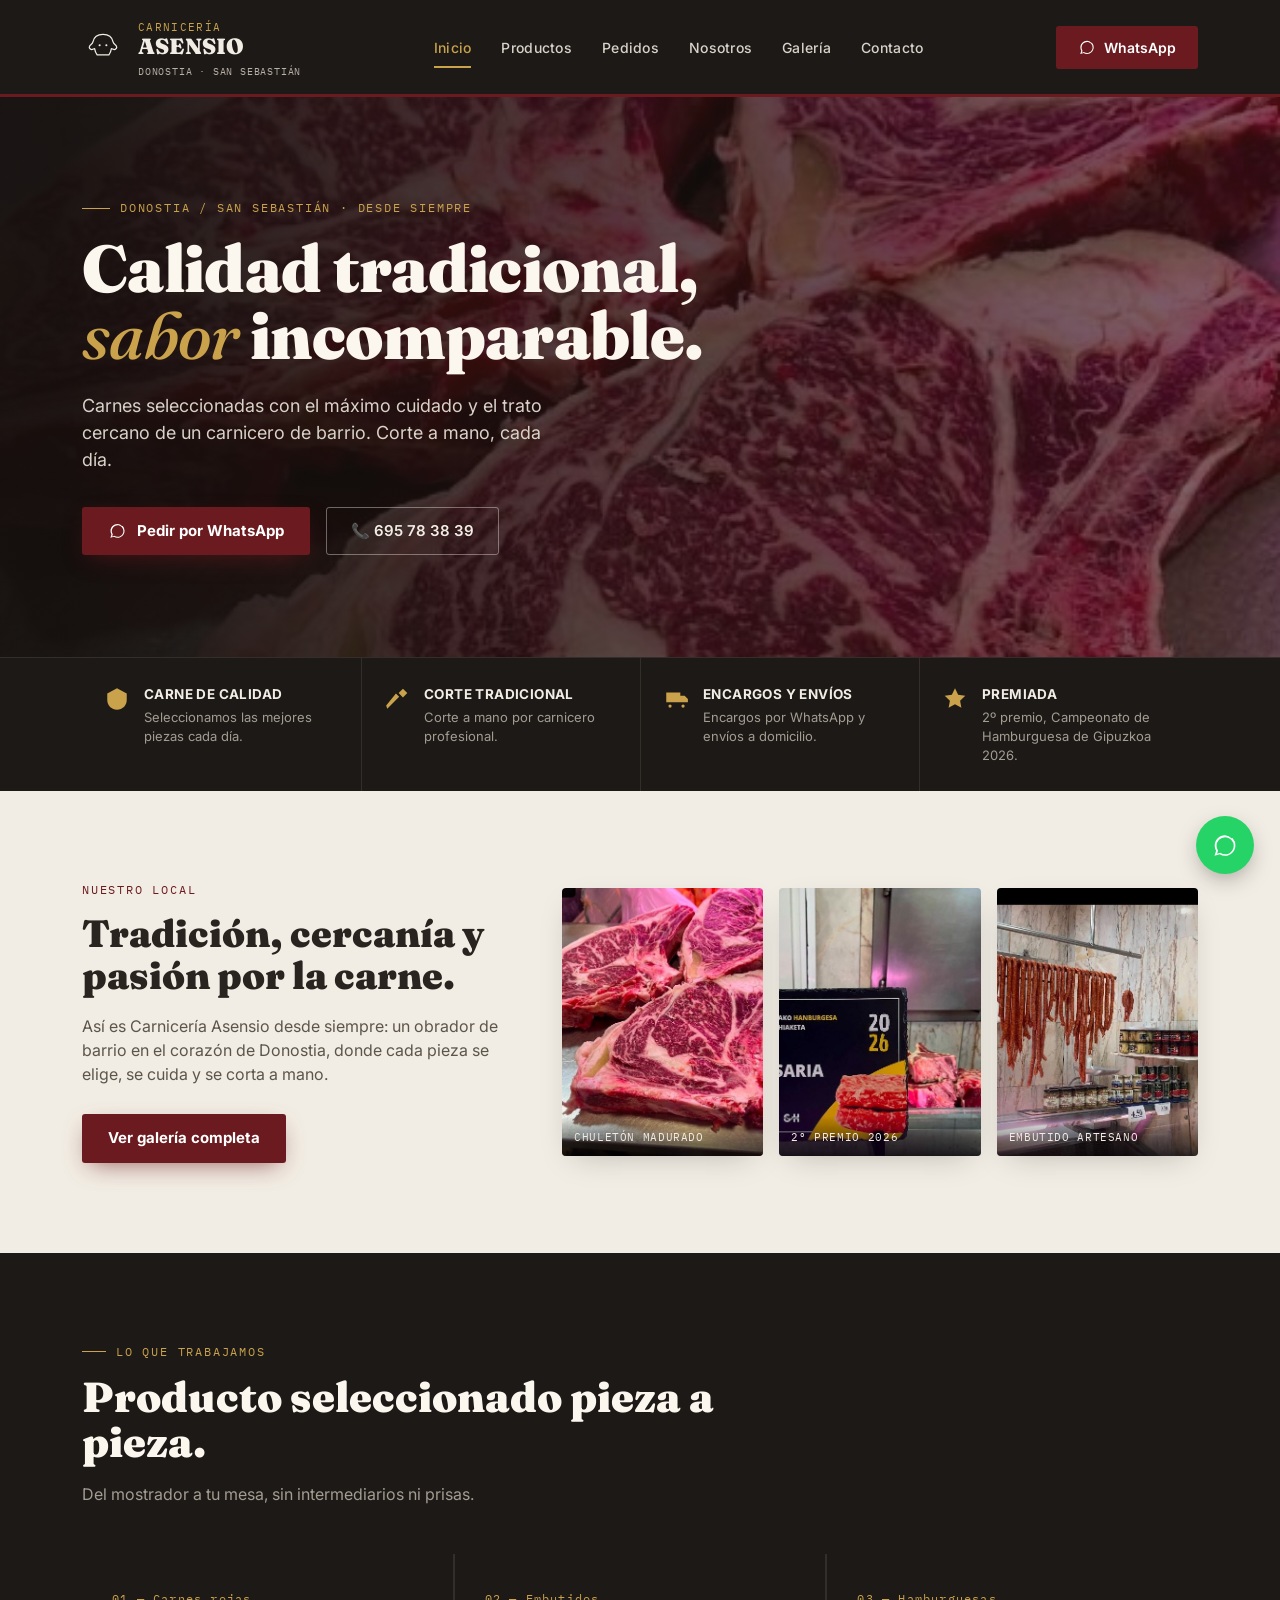
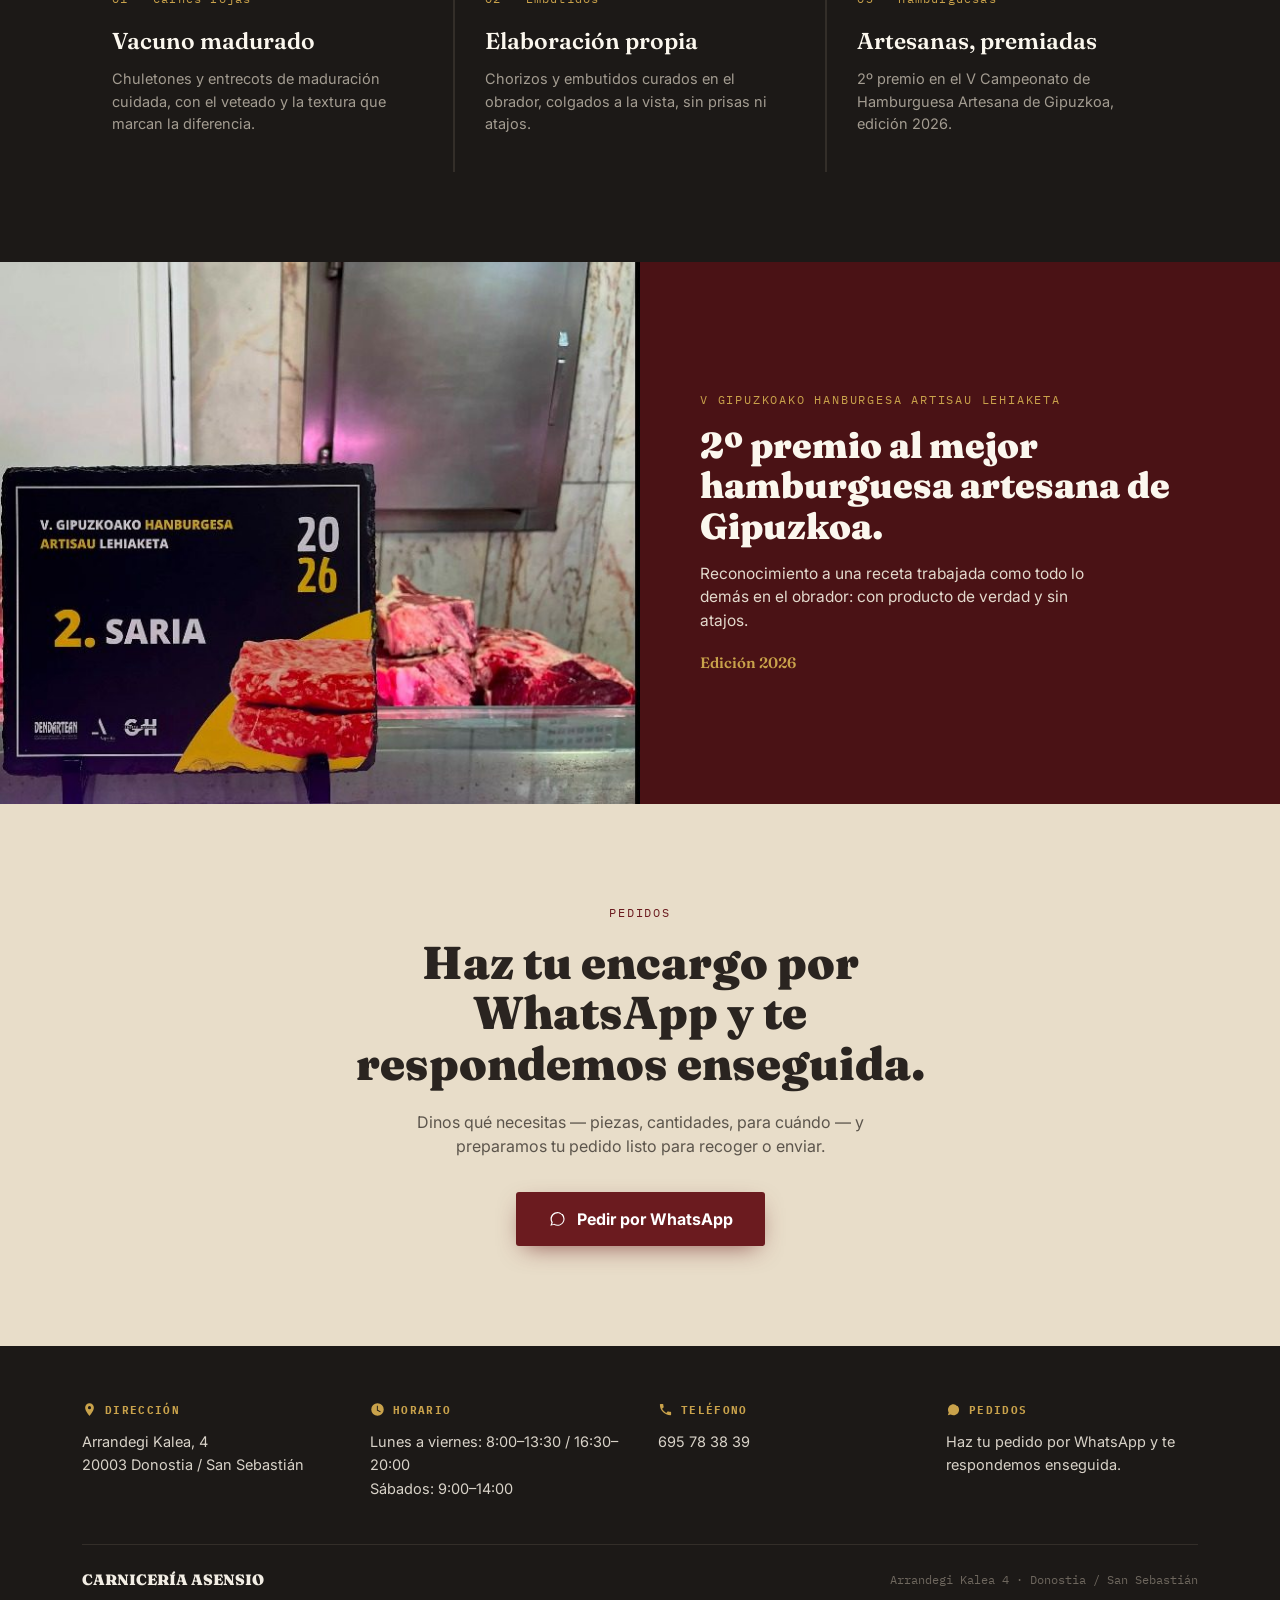
==== index.html @ 6769e3b6 "Add files via upload" ====
<!DOCTYPE html>
<html lang="es">
<head>
<meta charset="UTF-8">
<meta name="viewport" content="width=device-width, initial-scale=1.0">
<title>Carnicería Asensio — Donostia / San Sebastián</title>
<meta name="description" content="Carnicería Asensio, Donostia. Carne madurada, corte tradicional a mano. Encargos por WhatsApp.">
<link rel="preconnect" href="https://fonts.googleapis.com">
<link rel="preconnect" href="https://fonts.gstatic.com" crossorigin>
<link href="https://fonts.googleapis.com/css2?family=Fraunces:ital,opsz,wght@0,9..144,400;0,9..144,600;0,9..144,900;1,9..144,500&family=IBM+Plex+Mono:wght@400;500;600&family=Inter:wght@400;500;600;700&display=swap" rel="stylesheet">
<style>
:root{
  --oxblood:#6b1b1f;
  --oxblood-dark:#4a1215;
  --paper:#f2ede4;
  --paper-warm:#e8ddc9;
  --charcoal:#1c1917;
  --gold:#c9a24b;
  --ink:#2a2420;
}
*{margin:0;padding:0;box-sizing:border-box;}
html{scroll-behavior:smooth;}
body{
  font-family:'Inter',sans-serif;
  background:var(--paper);
  color:var(--ink);
  line-height:1.5;
}
img{max-width:100%;display:block;}
a{text-decoration:none;color:inherit;}
.wrap{max-width:1180px;margin:0 auto;padding:0 32px;}

/* HEADER */
header{
  background:var(--charcoal);
  position:sticky;top:0;z-index:100;
  border-bottom:3px solid var(--oxblood);
}
.nav{display:flex;align-items:center;justify-content:space-between;padding:16px 32px;max-width:1180px;margin:0 auto;}
.brand{display:flex;align-items:center;gap:14px;color:var(--paper);}
.brand svg{width:42px;height:42px;flex-shrink:0;}
.brand .txt{line-height:1.15;}
.brand .eyebrow{font-family:'IBM Plex Mono',monospace;font-size:11px;letter-spacing:.12em;color:var(--gold);text-transform:uppercase;}
.brand .name{font-family:'Fraunces',serif;font-weight:900;font-size:22px;letter-spacing:.01em;}
.brand .loc{font-family:'IBM Plex Mono',monospace;font-size:10px;color:#b8b0a6;letter-spacing:.08em;}
nav.links{display:flex;gap:30px;}
nav.links a{color:#d8d2c8;font-size:14px;font-weight:500;letter-spacing:.02em;position:relative;padding:4px 0;transition:color .2s;}
nav.links a:hover{color:var(--paper);}
nav.links a.active{color:var(--gold);}
nav.links a.active::after{content:'';position:absolute;bottom:-6px;left:0;right:0;height:2px;background:var(--gold);}
.btn-wa{
  display:inline-flex;align-items:center;gap:8px;
  background:var(--oxblood);color:#fff;
  padding:11px 22px;border-radius:3px;
  font-weight:600;font-size:14px;
  transition:background .2s, transform .2s;
  white-space:nowrap;
}
.btn-wa:hover{background:#7d2226;transform:translateY(-1px);}
.btn-wa svg{width:18px;height:18px;fill:#fff;}
.menu-toggle{display:none;background:none;border:none;color:var(--paper);font-size:26px;cursor:pointer;}

/* HERO */
.hero{position:relative;min-height:560px;display:flex;align-items:center;overflow:hidden;background:var(--charcoal);}
.hero-bg{position:absolute;inset:0;}
.hero-bg img{width:100%;height:100%;object-fit:cover;object-position:center 35%;opacity:.62;}
.hero-bg::after{content:'';position:absolute;inset:0;background:linear-gradient(90deg,rgba(20,15,13,.94) 5%,rgba(20,15,13,.55) 48%,rgba(20,15,13,.25) 100%);}
.hero-content{position:relative;z-index:2;padding:70px 32px;max-width:1180px;margin:0 auto;width:100%;}
.hero-content .eyebrow{font-family:'IBM Plex Mono',monospace;color:var(--gold);letter-spacing:.15em;font-size:12px;text-transform:uppercase;margin-bottom:18px;display:flex;align-items:center;gap:10px;}
.hero-content .eyebrow::before{content:'';width:28px;height:1px;background:var(--gold);}
.hero h1{
  font-family:'Fraunces',serif;font-weight:900;
  font-size:clamp(38px,5.4vw,66px);
  color:#fbf7ee;line-height:1.02;letter-spacing:-.01em;
  max-width:640px;margin-bottom:22px;
}
.hero h1 em{font-style:italic;font-weight:500;color:var(--gold);}
.hero p{color:#d8d2c8;font-size:18px;max-width:460px;margin-bottom:34px;}
.hero-ctas{display:flex;gap:16px;flex-wrap:wrap;}
.btn-outline{
  display:inline-flex;align-items:center;gap:10px;
  border:1.5px solid rgba(242,237,228,.4);color:var(--paper);
  padding:11px 24px;border-radius:3px;font-weight:600;font-size:15px;
  transition:border-color .2s, background .2s;
}
.btn-outline:hover{border-color:var(--paper);background:rgba(255,255,255,.06);}
.btn-primary{
  display:inline-flex;align-items:center;gap:10px;
  background:var(--oxblood);color:#fff;padding:13px 26px;border-radius:3px;
  font-weight:700;font-size:15px;box-shadow:0 8px 24px -8px rgba(107,27,31,.7);
  transition:transform .2s, background .2s;
}
.btn-primary:hover{transform:translateY(-2px);background:#7d2226;}
.btn-primary svg{width:19px;height:19px;fill:#fff;}

/* BADGE STRIP */
.strip{background:var(--charcoal);border-top:1px solid #332e29;}
.strip-inner{max-width:1180px;margin:0 auto;padding:0 32px;display:grid;grid-template-columns:repeat(4,1fr);}
.strip-item{padding:26px 22px;border-left:1px solid #332e29;display:flex;gap:14px;align-items:flex-start;}
.strip-item:first-child{border-left:none;}
.strip-item svg{width:26px;height:26px;flex-shrink:0;fill:var(--gold);margin-top:2px;}
.strip-item h4{color:#f2ede4;font-size:13.5px;font-weight:700;letter-spacing:.03em;margin-bottom:4px;text-transform:uppercase;}
.strip-item p{color:#a39c91;font-size:13px;line-height:1.45;}

/* SECTION HEADERS */
.section{padding:90px 0;}
.section-head{margin-bottom:48px;max-width:640px;}
.section-head .eyebrow{font-family:'IBM Plex Mono',monospace;color:var(--oxblood);font-size:12px;letter-spacing:.15em;text-transform:uppercase;margin-bottom:14px;display:flex;align-items:center;gap:10px;}
.section-head .eyebrow::before{content:'';width:24px;height:1px;background:var(--oxblood);}
.section-head h2{font-family:'Fraunces',serif;font-weight:900;font-size:clamp(28px,3.6vw,42px);color:var(--charcoal);line-height:1.08;}
.section-head p{margin-top:16px;color:#5c554c;font-size:16px;max-width:520px;}

/* LOCAL / GALLERY */
.local{background:var(--paper);}
.local-grid{display:grid;grid-template-columns:1fr 1.5fr;gap:56px;align-items:center;}
.local-text .eyebrow{font-family:'IBM Plex Mono',monospace;color:var(--oxblood);font-size:12px;letter-spacing:.15em;text-transform:uppercase;margin-bottom:14px;}
.local-text h2{font-family:'Fraunces',serif;font-weight:900;font-size:clamp(28px,3.4vw,38px);margin-bottom:18px;line-height:1.1;}
.local-text p{color:#5c554c;font-size:16px;margin-bottom:28px;}
.photo-grid{display:grid;grid-template-columns:repeat(3,1fr);gap:16px;}
.photo-grid figure{border-radius:4px;overflow:hidden;aspect-ratio:3/4;position:relative;box-shadow:0 10px 30px -12px rgba(0,0,0,.25);}
.photo-grid img{width:100%;height:100%;object-fit:cover;transition:transform .5s;}
.photo-grid figure:hover img{transform:scale(1.06);}
.photo-grid figcaption{position:absolute;bottom:0;left:0;right:0;padding:14px 12px 10px;background:linear-gradient(0deg,rgba(0,0,0,.75),transparent);color:#f2ede4;font-family:'IBM Plex Mono',monospace;font-size:10.5px;letter-spacing:.06em;text-transform:uppercase;}

/* PRODUCTOS */
.productos{background:var(--charcoal);color:var(--paper);}
.productos .section-head .eyebrow{color:var(--gold);}
.productos .section-head .eyebrow::before{background:var(--gold);}
.productos .section-head h2{color:#fbf7ee;}
.productos .section-head p{color:#a39c91;}
.prod-grid{display:grid;grid-template-columns:repeat(3,1fr);gap:2px;background:#332e29;}
.prod-card{background:var(--charcoal);padding:36px 30px;transition:background .25s;}
.prod-card:hover{background:#252019;}
.prod-num{font-family:'IBM Plex Mono',monospace;color:var(--gold);font-size:12px;letter-spacing:.1em;margin-bottom:16px;}
.prod-card h3{font-family:'Fraunces',serif;font-size:23px;font-weight:600;color:#fbf7ee;margin-bottom:10px;}
.prod-card p{color:#a39c91;font-size:14.5px;line-height:1.55;}

/* PREMIO BANNER */
.premio-banner{
  background:var(--oxblood-dark);
  display:grid;grid-template-columns:1fr 1fr;align-items:stretch;
}
.premio-img{position:relative;overflow:hidden;min-height:340px;}
.premio-img img{width:100%;height:100%;object-fit:cover;}
.premio-text{padding:60px;display:flex;flex-direction:column;justify-content:center;}
.premio-text .eyebrow{font-family:'IBM Plex Mono',monospace;color:var(--gold);font-size:12px;letter-spacing:.15em;text-transform:uppercase;margin-bottom:16px;}
.premio-text h2{font-family:'Fraunces',serif;font-weight:900;font-size:clamp(26px,3vw,36px);color:#fbf7ee;line-height:1.12;margin-bottom:16px;}
.premio-text p{color:#e3d9cc;font-size:15.5px;max-width:400px;}
.premio-year{font-family:'Fraunces',serif;font-size:15px;color:var(--gold);font-weight:600;margin-top:20px;}

/* CTA WHATSAPP */
.cta{background:var(--paper-warm);text-align:center;padding:100px 32px;}
.cta .eyebrow{font-family:'IBM Plex Mono',monospace;color:var(--oxblood);font-size:12px;letter-spacing:.15em;text-transform:uppercase;margin-bottom:16px;}
.cta h2{font-family:'Fraunces',serif;font-weight:900;font-size:clamp(28px,4vw,46px);max-width:640px;margin:0 auto 20px;line-height:1.1;}
.cta p{color:#5c554c;font-size:16px;max-width:480px;margin:0 auto 34px;}

/* FOOTER / CONTACT STRIP */
footer{background:var(--charcoal);color:#a39c91;padding:56px 0 28px;}
.foot-grid{display:grid;grid-template-columns:repeat(4,1fr);gap:36px;margin-bottom:44px;}
.foot-item h5{font-family:'IBM Plex Mono',monospace;color:var(--gold);font-size:11px;letter-spacing:.12em;text-transform:uppercase;margin-bottom:12px;display:flex;align-items:center;gap:8px;}
.foot-item h5 svg{width:15px;height:15px;fill:var(--gold);}
.foot-item p, .foot-item a{color:#d8d2c8;font-size:14.5px;line-height:1.6;}
.foot-item a:hover{color:#fff;}
.foot-bottom{border-top:1px solid #332e29;padding-top:24px;display:flex;justify-content:space-between;align-items:center;flex-wrap:wrap;gap:12px;}
.foot-bottom .brand-mini{font-family:'Fraunces',serif;font-weight:900;font-size:15px;color:#f2ede4;}
.foot-bottom .fine{font-family:'IBM Plex Mono',monospace;font-size:11.5px;color:#6e675e;}

/* WHATSAPP FLOAT */
.wa-float{
  position:fixed;bottom:26px;right:26px;z-index:200;
  width:58px;height:58px;border-radius:50%;
  background:#25D366;display:flex;align-items:center;justify-content:center;
  box-shadow:0 8px 24px -6px rgba(0,0,0,.4);
  transition:transform .2s;
}
.wa-float:hover{transform:scale(1.08);}
.wa-float svg{width:28px;height:28px;fill:#fff;}

/* RESPONSIVE */
@media(max-width:940px){
  nav.links{display:none;}
  .menu-toggle{display:block;}
  .local-grid{grid-template-columns:1fr;gap:36px;}
  .photo-grid{grid-template-columns:repeat(3,1fr);}
  .prod-grid{grid-template-columns:1fr;}
  .premio-banner{grid-template-columns:1fr;}
  .premio-img{min-height:260px;}
  .strip-inner{grid-template-columns:repeat(2,1fr);}
  .strip-item{border-left:none;border-top:1px solid #332e29;}
  .strip-item:nth-child(odd){border-left:none;}
  .foot-grid{grid-template-columns:repeat(2,1fr);}
  .hero{min-height:auto;}
  .hero-content{padding:60px 24px 50px;}
  .wrap,.section-head,.local-grid,.strip-inner,.foot-grid{padding-left:0;padding-right:0;}
  .section{padding:60px 0;}
}
@media(max-width:600px){
  .photo-grid{grid-template-columns:1fr 1fr;}
  .photo-grid figure:last-child{grid-column:span 2;aspect-ratio:16/9;}
  .foot-grid{grid-template-columns:1fr;}
  .premio-text{padding:40px 28px;}
}
</style>
</head>
<body>

<header>
  <div class="nav">
    <a href="#inicio" class="brand">
      <svg viewBox="0 0 100 100" fill="none" xmlns="http://www.w3.org/2000/svg"><path d="M50 20c-14 0-22 8-24 18-1 5-6 6-8 10-2 4 1 8 5 8 3 0 5-2 7-2 1 6 3 11 6 15h28c3-4 5-9 6-15 2 0 4 2 7 2 4 0 7-4 5-8-2-4-7-5-8-10-2-10-10-18-24-18z" stroke="#f2ede4" stroke-width="3" stroke-linejoin="round"/><circle cx="42" cy="46" r="2.5" fill="#f2ede4"/><circle cx="58" cy="46" r="2.5" fill="#f2ede4"/></svg>
      <span class="txt">
        <span class="eyebrow">Carnicería</span>
        <span class="name" style="display:block;">ASENSIO</span>
        <span class="loc">DONOSTIA · SAN SEBASTIÁN</span>
      </span>
    </a>
    <nav class="links">
      <a href="#inicio" class="active">Inicio</a>
      <a href="#productos">Productos</a>
      <a href="#pedidos">Pedidos</a>
      <a href="#nosotros">Nosotros</a>
      <a href="#galeria">Galería</a>
      <a href="#contacto">Contacto</a>
    </nav>
    <a class="btn-wa" href="https://wa.me/34695783839" target="_blank" rel="noopener">
      <svg viewBox="0 0 24 24"><path d="M17.6 6.3A8.8 8.8 0 0 0 12.04 3.7c-4.9 0-8.86 3.97-8.86 8.87 0 1.56.4 3.08 1.18 4.42L3 21.3l4.42-1.32a8.8 8.8 0 0 0 4.62 1.32h.01c4.9 0 8.86-3.97 8.86-8.87a8.8 8.8 0 0 0-2.31-6.13Zm-5.56 13.6h-.01a7.4 7.4 0 0 1-3.76-1.03l-.27-.16-2.79.83.83-2.72-.18-.28a7.35 7.35 0 0 1-1.13-3.9 7.36 7.36 0 0 1 7.37-7.37c1.97 0 3.82.77 5.21 2.16a7.3 7.3 0 0 1 2.16 5.22c0 4.07-3.32 7.37-7.4 7.37Z"/></svg>
      WhatsApp
    </a>
  </div>
</header>

<section class="hero" id="inicio">
  <div class="hero-bg"><img src="[data-uri]" alt="Chuletones madurados de Carnicería Asensio"></div>
  <div class="hero-content">
    <div class="eyebrow">Donostia / San Sebastián · Desde siempre</div>
    <h1>Calidad tradicional,<br><em>sabor</em> incomparable.</h1>
    <p>Carnes seleccionadas con el máximo cuidado y el trato cercano de un carnicero de barrio. Corte a mano, cada día.</p>
    <div class="hero-ctas">
      <a class="btn-primary" href="https://wa.me/34695783839" target="_blank" rel="noopener">
        <svg viewBox="0 0 24 24"><path d="M17.6 6.3A8.8 8.8 0 0 0 12.04 3.7c-4.9 0-8.86 3.97-8.86 8.87 0 1.56.4 3.08 1.18 4.42L3 21.3l4.42-1.32a8.8 8.8 0 0 0 4.62 1.32h.01c4.9 0 8.86-3.97 8.86-8.87a8.8 8.8 0 0 0-2.31-6.13Zm-5.56 13.6h-.01a7.4 7.4 0 0 1-3.76-1.03l-.27-.16-2.79.83.83-2.72-.18-.28a7.35 7.35 0 0 1-1.13-3.9 7.36 7.36 0 0 1 7.37-7.37c1.97 0 3.82.77 5.21 2.16a7.3 7.3 0 0 1 2.16 5.22c0 4.07-3.32 7.37-7.4 7.37Z"/></svg>
        Pedir por WhatsApp
      </a>
      <a class="btn-outline" href="tel:+34695783839">
        📞 695 78 38 39
      </a>
    </div>
  </div>
</section>

<div class="strip">
  <div class="strip-inner">
    <div class="strip-item">
      <svg viewBox="0 0 24 24"><path d="M12 2 3 7v6c0 5 4 9 9 9s9-4 9-9V7l-9-5Z"/></svg>
      <div><h4>Carne de calidad</h4><p>Seleccionamos las mejores piezas cada día.</p></div>
    </div>
    <div class="strip-item">
      <svg viewBox="0 0 24 24"><path d="M3 21 14 10l-3-3L2 18l1 3Zm10.5-14.5 4-4 4 4-4 4-4-4Z"/></svg>
      <div><h4>Corte tradicional</h4><p>Corte a mano por carnicero profesional.</p></div>
    </div>
    <div class="strip-item">
      <svg viewBox="0 0 24 24"><path d="M3 6h13v9H3zm13 3h4l3 3v3h-7zM6.5 20a1.5 1.5 0 1 0 0-3 1.5 1.5 0 0 0 0 3Zm12 0a1.5 1.5 0 1 0 0-3 1.5 1.5 0 0 0 0 3Z"/></svg>
      <div><h4>Encargos y envíos</h4><p>Encargos por WhatsApp y envíos a domicilio.</p></div>
    </div>
    <div class="strip-item">
      <svg viewBox="0 0 24 24"><path d="m12 2 2.9 6 6.6.9-4.8 4.6 1.2 6.5L12 16.9 6.1 20l1.2-6.5-4.8-4.6 6.6-.9L12 2Z"/></svg>
      <div><h4>Premiada</h4><p>2º premio, Campeonato de Hamburguesa de Gipuzkoa 2026.</p></div>
    </div>
  </div>
</div>

<section class="local section" id="galeria">
  <div class="wrap">
    <div class="local-grid">
      <div class="local-text">
        <div class="eyebrow">Nuestro local</div>
        <h2>Tradición, cercanía y pasión por la carne.</h2>
        <p>Así es Carnicería Asensio desde siempre: un obrador de barrio en el corazón de Donostia, donde cada pieza se elige, se cuida y se corta a mano.</p>
        <a class="btn-primary" href="https://wa.me/34695783839" target="_blank" rel="noopener" style="background:var(--oxblood);">Ver galería completa</a>
      </div>
      <div class="photo-grid">
        <figure><img src="[data-uri]" alt="Chuletones de vaca madurada"><figcaption>Chuletón madurado</figcaption></figure>
        <figure><img src="[data-uri]" alt="2º premio Campeonato de Hamburguesa de Gipuzkoa 2026"><figcaption>2º premio 2026</figcaption></figure>
        <figure><img src="[data-uri]" alt="Embutidos artesanos colgados en el obrador"><figcaption>Embutido artesano</figcaption></figure>
      </div>
    </div>
  </div>
</section>

<section class="productos section" id="productos">
  <div class="wrap">
    <div class="section-head">
      <div class="eyebrow">Lo que trabajamos</div>
      <h2>Producto seleccionado pieza a pieza.</h2>
      <p>Del mostrador a tu mesa, sin intermediarios ni prisas.</p>
    </div>
    <div class="prod-grid">
      <div class="prod-card">
        <div class="prod-num">01 — Carnes rojas</div>
        <h3>Vacuno madurado</h3>
        <p>Chuletones y entrecots de maduración cuidada, con el veteado y la textura que marcan la diferencia.</p>
      </div>
      <div class="prod-card">
        <div class="prod-num">02 — Embutidos</div>
        <h3>Elaboración propia</h3>
        <p>Chorizos y embutidos curados en el obrador, colgados a la vista, sin prisas ni atajos.</p>
      </div>
      <div class="prod-card">
        <div class="prod-num">03 — Hamburguesas</div>
        <h3>Artesanas, premiadas</h3>
        <p>2º premio en el V Campeonato de Hamburguesa Artesana de Gipuzkoa, edición 2026.</p>
      </div>
    </div>
  </div>
</section>

<section class="premio-banner">
  <div class="premio-img"><img src="[data-uri]" alt="Diploma 2º premio Campeonato de Hamburguesa de Gipuzkoa 2026"></div>
  <div class="premio-text">
    <div class="eyebrow">V Gipuzkoako Hanburgesa Artisau Lehiaketa</div>
    <h2>2º premio al mejor hamburguesa artesana de Gipuzkoa.</h2>
    <p>Reconocimiento a una receta trabajada como todo lo demás en el obrador: con producto de verdad y sin atajos.</p>
    <div class="premio-year">Edición 2026</div>
  </div>
</section>

<section class="cta" id="pedidos">
  <div class="eyebrow">Pedidos</div>
  <h2>Haz tu encargo por WhatsApp y te respondemos enseguida.</h2>
  <p>Dinos qué necesitas — piezas, cantidades, para cuándo — y preparamos tu pedido listo para recoger o enviar.</p>
  <a class="btn-primary" href="https://wa.me/34695783839" target="_blank" rel="noopener" style="font-size:16px;padding:15px 32px;">
    <svg viewBox="0 0 24 24"><path d="M17.6 6.3A8.8 8.8 0 0 0 12.04 3.7c-4.9 0-8.86 3.97-8.86 8.87 0 1.56.4 3.08 1.18 4.42L3 21.3l4.42-1.32a8.8 8.8 0 0 0 4.62 1.32h.01c4.9 0 8.86-3.97 8.86-8.87a8.8 8.8 0 0 0-2.31-6.13Zm-5.56 13.6h-.01a7.4 7.4 0 0 1-3.76-1.03l-.27-.16-2.79.83.83-2.72-.18-.28a7.35 7.35 0 0 1-1.13-3.9 7.36 7.36 0 0 1 7.37-7.37c1.97 0 3.82.77 5.21 2.16a7.3 7.3 0 0 1 2.16 5.22c0 4.07-3.32 7.37-7.4 7.37Z"/></svg>
    Pedir por WhatsApp
  </a>
</section>

<footer id="contacto">
  <div class="wrap">
    <div class="foot-grid">
      <div class="foot-item">
        <h5><svg viewBox="0 0 24 24"><path d="M12 2a7 7 0 0 0-7 7c0 5.25 7 13 7 13s7-7.75 7-13a7 7 0 0 0-7-7Zm0 9.5A2.5 2.5 0 1 1 12 6.5a2.5 2.5 0 0 1 0 5Z"/></svg>Dirección</h5>
        <p>Arrandegi Kalea, 4<br>20003 Donostia / San Sebastián</p>
      </div>
      <div class="foot-item">
        <h5><svg viewBox="0 0 24 24"><path d="M12 2a10 10 0 1 0 0 20 10 10 0 0 0 0-20Zm1 10.6 4.2 2.5-.8 1.3L11 13.5V6h1.5v6.6Z"/></svg>Horario</h5>
        <p>Lunes a viernes: 8:00–13:30 / 16:30–20:00<br>Sábados: 9:00–14:00</p>
      </div>
      <div class="foot-item">
        <h5><svg viewBox="0 0 24 24"><path d="M6.6 10.8c1.4 2.8 3.8 5.1 6.6 6.6l2.2-2.2c.3-.3.7-.4 1-.2 1.1.4 2.3.6 3.6.6.6 0 1 .4 1 1V20c0 .6-.4 1-1 1C10.6 21 3 13.4 3 4c0-.6.4-1 1-1h3.5c.6 0 1 .4 1 1 0 1.3.2 2.5.6 3.6.1.4 0 .8-.3 1l-2.2 2.2Z"/></svg>Teléfono</h5>
        <p><a href="tel:+34695783839">695 78 38 39</a></p>
      </div>
      <div class="foot-item">
        <h5><svg viewBox="0 0 24 24"><path d="M17.6 6.3A8.8 8.8 0 0 0 12.04 3.7c-4.9 0-8.86 3.97-8.86 8.87 0 1.56.4 3.08 1.18 4.42L3 21.3l4.42-1.32a8.8 8.8 0 0 0 4.62 1.32h.01c4.9 0 8.86-3.97 8.86-8.87a8.8 8.8 0 0 0-2.31-6.13Z"/></svg>Pedidos</h5>
        <p>Haz tu pedido por <a href="https://wa.me/34695783839" target="_blank" rel="noopener">WhatsApp</a> y te respondemos enseguida.</p>
      </div>
    </div>
    <div class="foot-bottom">
      <span class="brand-mini">CARNICERÍA ASENSIO</span>
      <span class="fine">Arrandegi Kalea 4 · Donostia / San Sebastián</span>
    </div>
  </div>
</footer>

<a class="wa-float" href="https://wa.me/34695783839" target="_blank" rel="noopener" aria-label="Contactar por WhatsApp">
  <svg viewBox="0 0 24 24"><path d="M17.6 6.3A8.8 8.8 0 0 0 12.04 3.7c-4.9 0-8.86 3.97-8.86 8.87 0 1.56.4 3.08 1.18 4.42L3 21.3l4.42-1.32a8.8 8.8 0 0 0 4.62 1.32h.01c4.9 0 8.86-3.97 8.86-8.87a8.8 8.8 0 0 0-2.31-6.13Zm-5.56 13.6h-.01a7.4 7.4 0 0 1-3.76-1.03l-.27-.16-2.79.83.83-2.72-.18-.28a7.35 7.35 0 0 1-1.13-3.9 7.36 7.36 0 0 1 7.37-7.37c1.97 0 3.82.77 5.21 2.16a7.3 7.3 0 0 1 2.16 5.22c0 4.07-3.32 7.37-7.4 7.37Z"/></svg>
</a>

<script>
document.querySelectorAll('nav.links a').forEach(link=>{
  link.addEventListener('click',()=>{
    document.querySelectorAll('nav.links a').forEach(l=>l.classList.remove('active'));
    link.classList.add('active');
  });
});
</script>

</body>
</html>
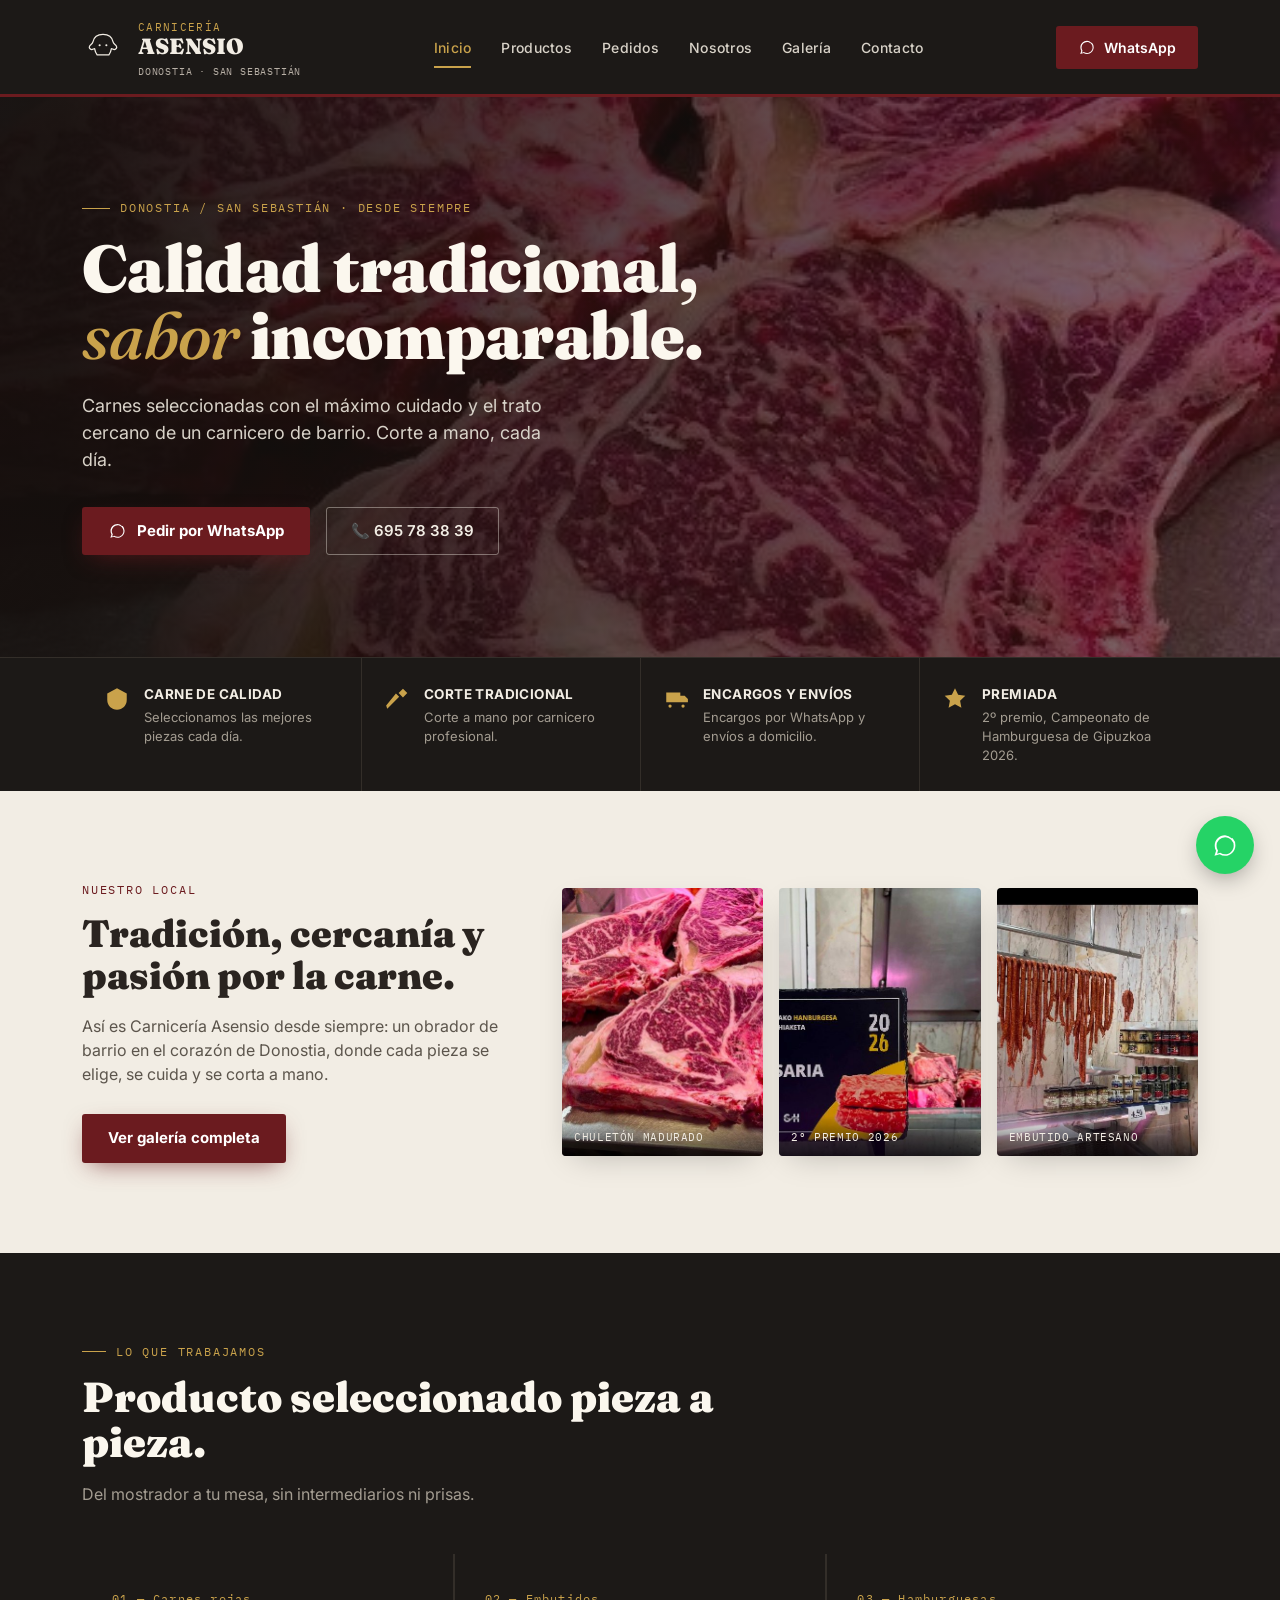
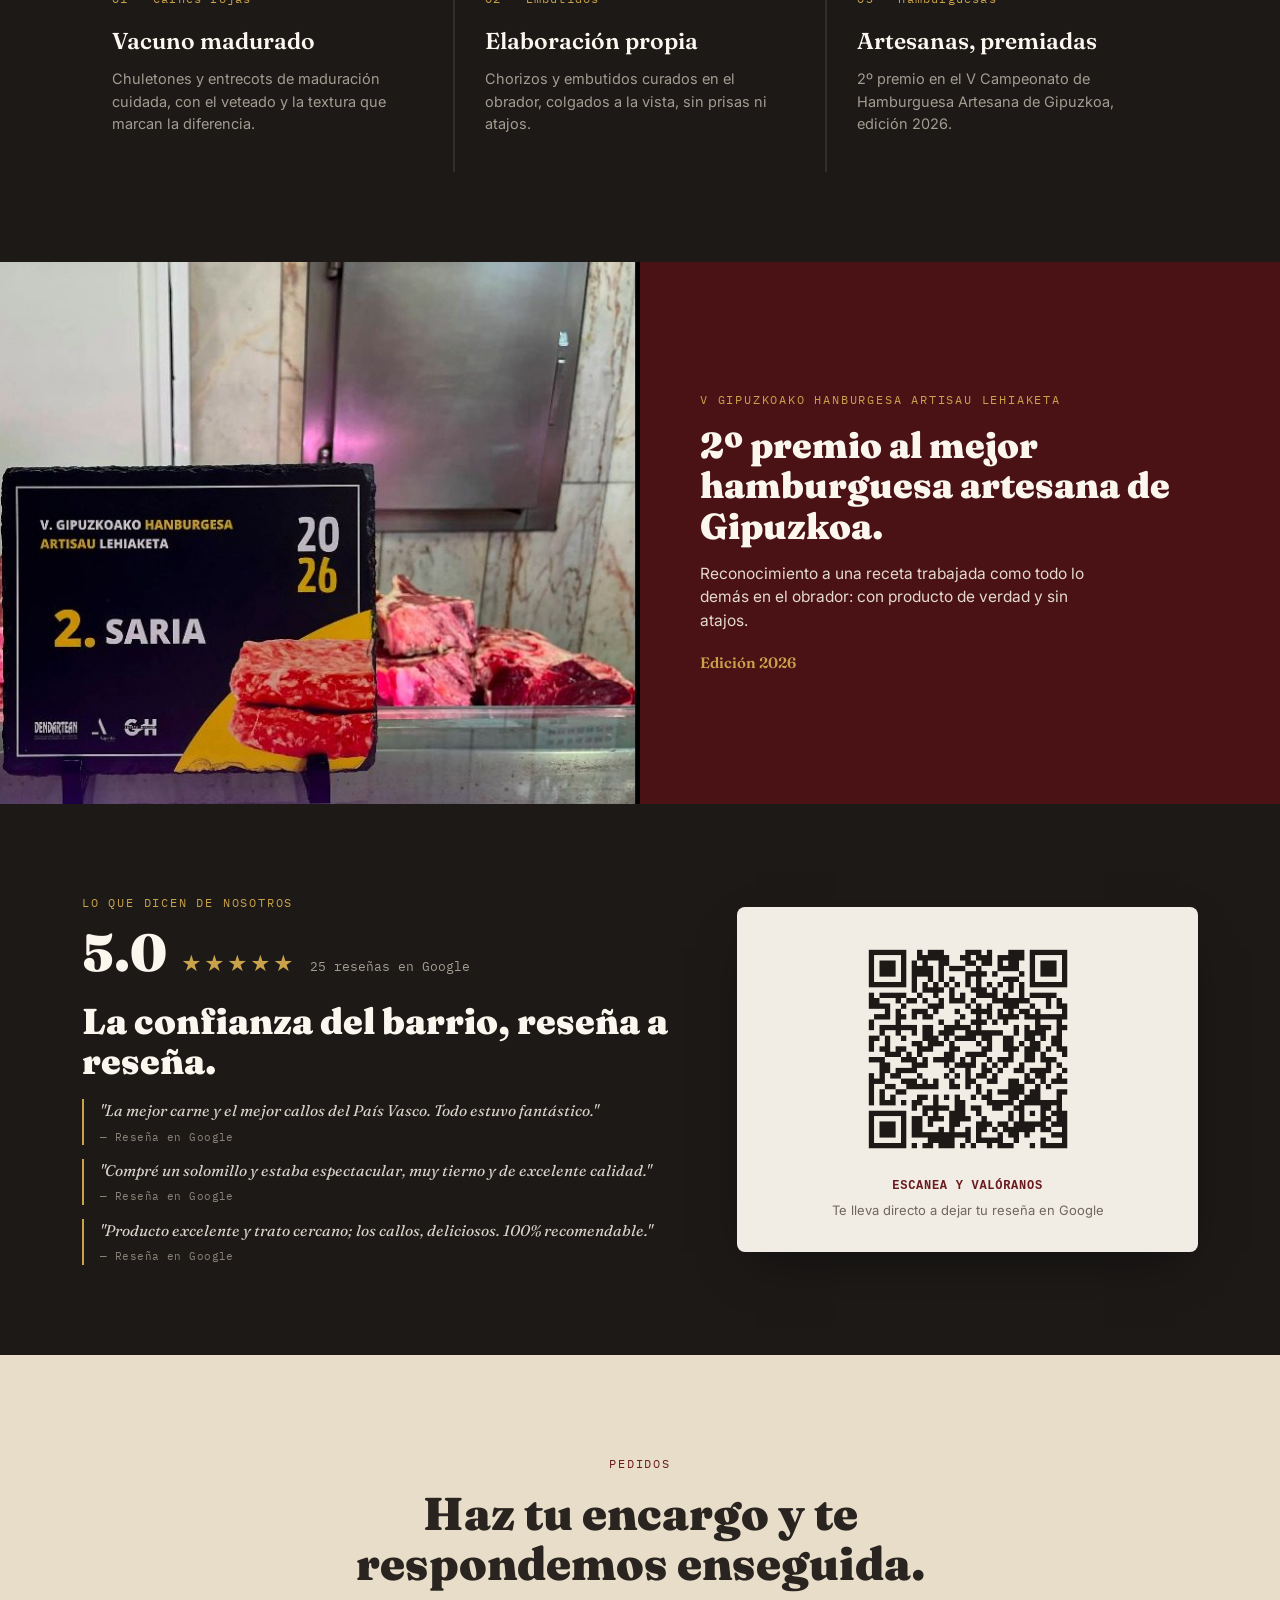
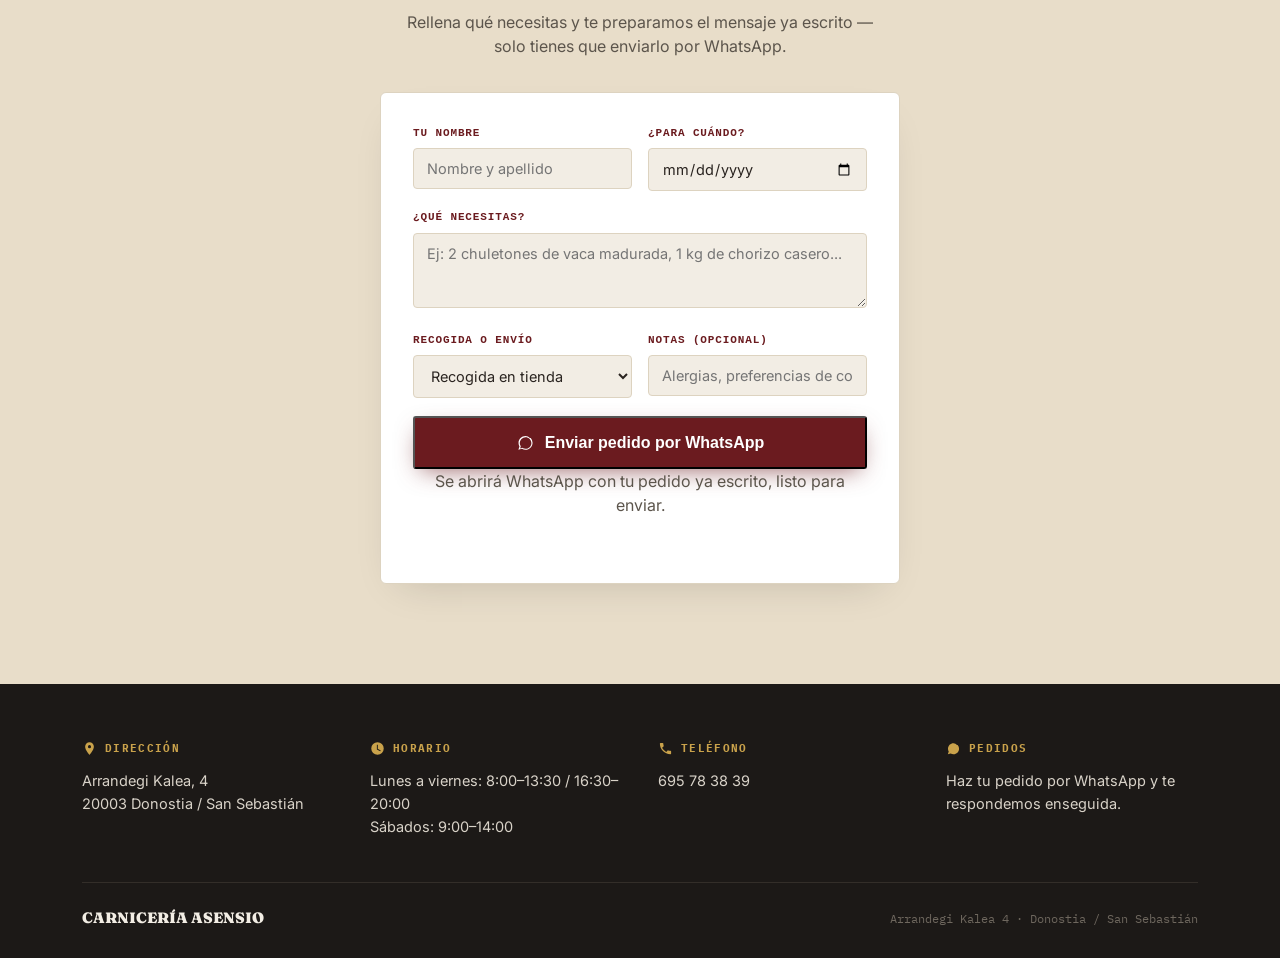
==== commit 4731da19: "Update index.html" ====
--- a/index.html
+++ b/index.html
@@ -154,6 +154,71 @@
 .cta h2{font-family:'Fraunces',serif;font-weight:900;font-size:clamp(28px,4vw,46px);max-width:640px;margin:0 auto 20px;line-height:1.1;}
 .cta p{color:#5c554c;font-size:16px;max-width:480px;margin:0 auto 34px;}
 
+/* RESEÑAS / QR */
+.resenas{background:var(--charcoal);color:var(--paper);}
+.resenas-grid{display:grid;grid-template-columns:1.3fr 1fr;gap:56px;align-items:center;}
+.resenas-text .eyebrow{font-family:'IBM Plex Mono',monospace;color:var(--gold);font-size:12px;letter-spacing:.15em;text-transform:uppercase;margin-bottom:14px;}
+.resenas-score{display:flex;align-items:baseline;gap:14px;margin-bottom:22px;}
+.resenas-score .num{font-family:'Fraunces',serif;font-weight:900;font-size:52px;color:#fbf7ee;line-height:1;}
+.resenas-score .stars{color:var(--gold);font-size:20px;letter-spacing:2px;}
+.resenas-score .count{font-family:'IBM Plex Mono',monospace;font-size:12.5px;color:#a39c91;}
+.resenas-text h2{font-family:'Fraunces',serif;font-weight:900;font-size:clamp(26px,3.2vw,36px);margin-bottom:18px;line-height:1.12;color:#fbf7ee;}
+.resenas-quotes{display:grid;gap:14px;margin-top:8px;}
+.resenas-quotes blockquote{
+  border-left:2px solid var(--gold);padding-left:16px;
+  font-family:'Fraunces',serif;font-style:italic;font-size:15.5px;
+  color:#d8d2c8;line-height:1.5;
+}
+.resenas-quotes cite{
+  display:block;font-family:'IBM Plex Mono',monospace;font-style:normal;
+  font-size:11px;color:#8a8276;margin-top:6px;letter-spacing:.04em;
+}
+.qr-card{
+  background:var(--paper);border-radius:8px;padding:32px;
+  text-align:center;box-shadow:0 20px 50px -20px rgba(0,0,0,.5);
+}
+.qr-card img{width:100%;max-width:220px;margin:0 auto 18px;border-radius:4px;}
+.qr-card p{font-family:'IBM Plex Mono',monospace;font-size:12px;letter-spacing:.06em;text-transform:uppercase;color:var(--oxblood);font-weight:600;}
+.qr-card span{display:block;font-family:'Inter',sans-serif;font-size:13px;color:#6e675e;text-transform:none;letter-spacing:0;margin-top:6px;font-weight:400;}
+@media(max-width:940px){
+  .resenas-grid{grid-template-columns:1fr;gap:36px;}
+  .qr-card{max-width:280px;margin:0 auto;}
+}
+
+/* ORDER FORM */
+.order-form{
+  max-width:520px;margin:0 auto;text-align:left;
+  background:#fff;border:1px solid #ddd3c0;border-radius:6px;
+  padding:32px;box-shadow:0 16px 40px -20px rgba(0,0,0,.18);
+}
+.of-row{display:grid;grid-template-columns:1fr 1fr;gap:16px;}
+.of-field{margin-bottom:18px;}
+.of-field label{
+  display:block;font-family:'IBM Plex Mono',monospace;font-size:11px;
+  letter-spacing:.08em;text-transform:uppercase;color:var(--oxblood);
+  margin-bottom:7px;font-weight:600;
+}
+.of-field input, .of-field textarea, .of-field select{
+  width:100%;border:1.5px solid #ddd3c0;border-radius:4px;
+  padding:11px 13px;font-family:'Inter',sans-serif;font-size:14.5px;
+  color:var(--ink);background:var(--paper);
+  transition:border-color .2s;
+}
+.of-field input:focus, .of-field textarea:focus, .of-field select:focus{
+  outline:none;border-color:var(--oxblood);
+}
+.of-field textarea{resize:vertical;min-height:70px;}
+.of-hint{
+  text-align:center;font-size:12.5px;color:#8a8276;margin-top:14px;
+}
+.of-field.of-error input, .of-field.of-error textarea{border-color:#b3261e;}
+.of-field .of-errmsg{display:none;color:#b3261e;font-size:12px;margin-top:5px;}
+.of-field.of-error .of-errmsg{display:block;}
+@media(max-width:600px){
+  .of-row{grid-template-columns:1fr;}
+  .order-form{padding:24px 20px;}
+}
+
 /* FOOTER / CONTACT STRIP */
 footer{background:var(--charcoal);color:#a39c91;padding:56px 0 28px;}
 .foot-grid{display:grid;grid-template-columns:repeat(4,1fr);gap:36px;margin-bottom:44px;}
@@ -178,8 +243,18 @@
 
 /* RESPONSIVE */
 @media(max-width:940px){
-  nav.links{display:none;}
+  nav.links{
+    display:none;position:absolute;top:100%;left:0;right:0;
+    flex-direction:column;background:var(--charcoal);
+    border-top:1px solid #332e29;border-bottom:3px solid var(--oxblood);
+    padding:8px 32px 20px;gap:0;
+  }
+  nav.links.open{display:flex;}
+  nav.links a{padding:14px 0;border-bottom:1px solid #2a2620;}
+  nav.links a:last-child{border-bottom:none;}
   .menu-toggle{display:block;}
+  header{position:sticky;}
+  .nav{position:relative;}
   .local-grid{grid-template-columns:1fr;gap:36px;}
   .photo-grid{grid-template-columns:repeat(3,1fr);}
   .prod-grid{grid-template-columns:1fr;}
@@ -214,7 +289,7 @@
         <span class="loc">DONOSTIA · SAN SEBASTIÁN</span>
       </span>
     </a>
-    <nav class="links">
+    <nav class="links" id="nav-links">
       <a href="#inicio" class="active">Inicio</a>
       <a href="#productos">Productos</a>
       <a href="#pedidos">Pedidos</a>
@@ -226,11 +301,12 @@
       <svg viewBox="0 0 24 24"><path d="M17.6 6.3A8.8 8.8 0 0 0 12.04 3.7c-4.9 0-8.86 3.97-8.86 8.87 0 1.56.4 3.08 1.18 4.42L3 21.3l4.42-1.32a8.8 8.8 0 0 0 4.62 1.32h.01c4.9 0 8.86-3.97 8.86-8.87a8.8 8.8 0 0 0-2.31-6.13Zm-5.56 13.6h-.01a7.4 7.4 0 0 1-3.76-1.03l-.27-.16-2.79.83.83-2.72-.18-.28a7.35 7.35 0 0 1-1.13-3.9 7.36 7.36 0 0 1 7.37-7.37c1.97 0 3.82.77 5.21 2.16a7.3 7.3 0 0 1 2.16 5.22c0 4.07-3.32 7.37-7.4 7.37Z"/></svg>
       WhatsApp
     </a>
+    <button class="menu-toggle" id="menu-toggle" aria-label="Abrir menú" aria-expanded="false" aria-controls="nav-links">☰</button>
   </div>
 </header>
 
 <section class="hero" id="inicio">
-  <div class="hero-bg"><img src="[data-uri]" alt="Chuletones madurados de Carnicería Asensio"></div>
+  <div class="hero-bg"><img src="[data-uri]" alt="Chuletones madurados de Carnicería Asensio"></div>
   <div class="hero-content">
     <div class="eyebrow">Donostia / San Sebastián · Desde siempre</div>
     <h1>Calidad tradicional,<br><em>sabor</em> incomparable.</h1>
@@ -275,10 +351,10 @@
         <div class="eyebrow">Nuestro local</div>
         <h2>Tradición, cercanía y pasión por la carne.</h2>
         <p>Así es Carnicería Asensio desde siempre: un obrador de barrio en el corazón de Donostia, donde cada pieza se elige, se cuida y se corta a mano.</p>
-        <a class="btn-primary" href="https://wa.me/34695783839" target="_blank" rel="noopener" style="background:var(--oxblood);">Ver galería completa</a>
+        <a class="btn-primary" href="https://www.google.com/maps/place/?q=place_id:ChIJfQW8xU2lUQ0RCTjMSNG3ar8" target="_blank" rel="noopener" style="background:var(--oxblood);">Ver galería completa</a>
       </div>
       <div class="photo-grid">
-        <figure><img src="[data-uri]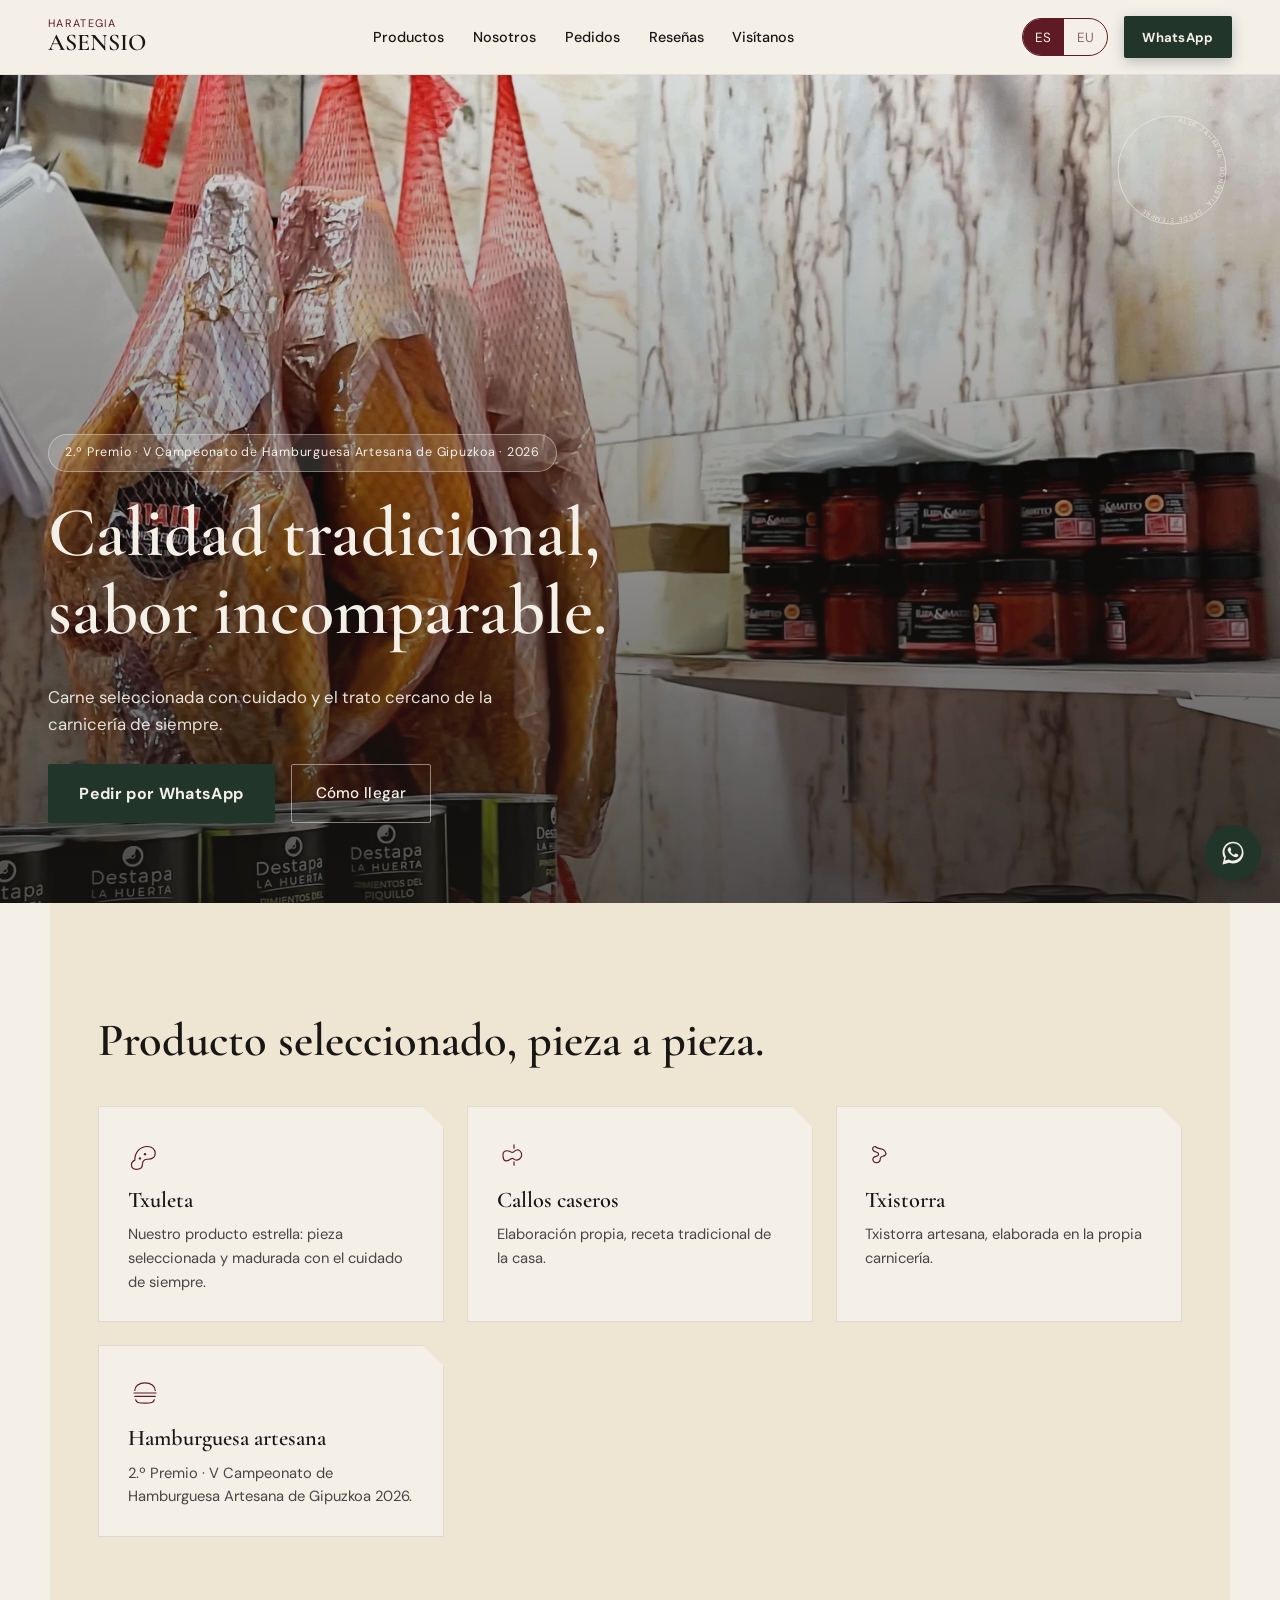
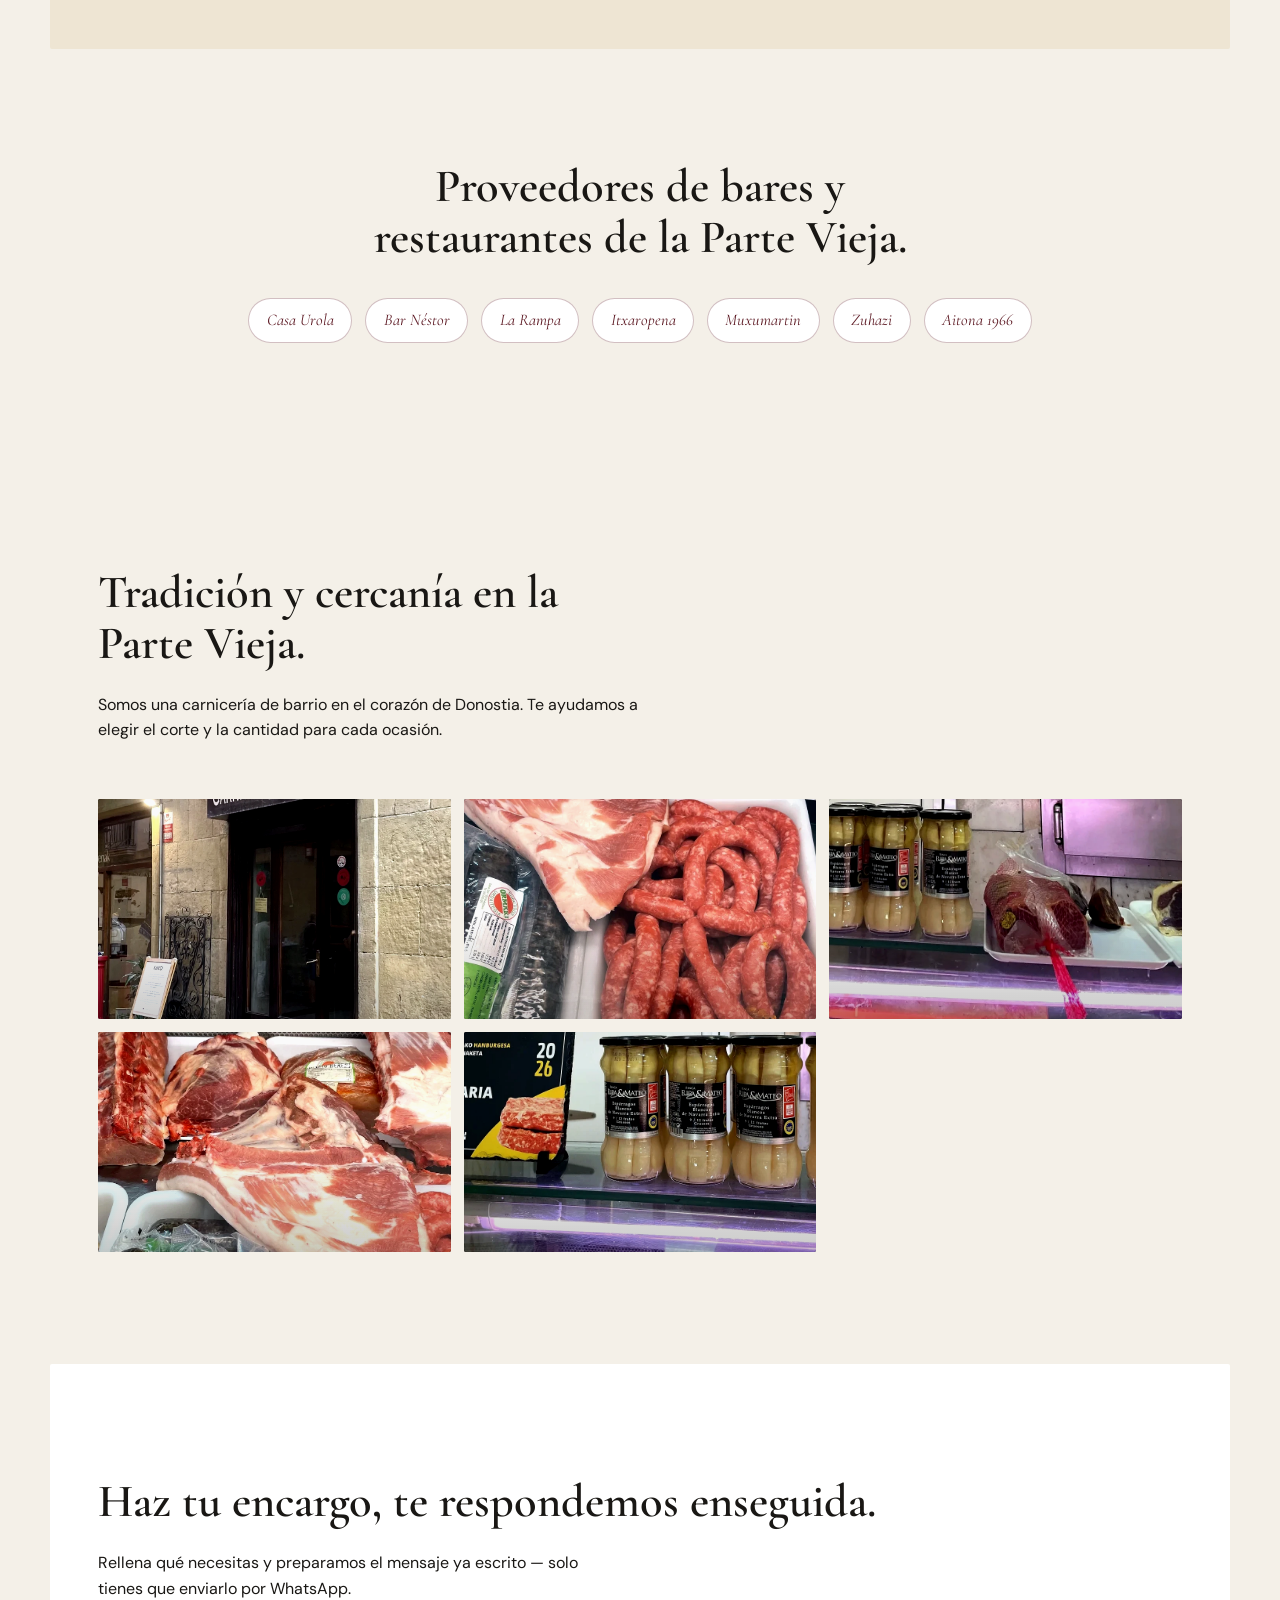
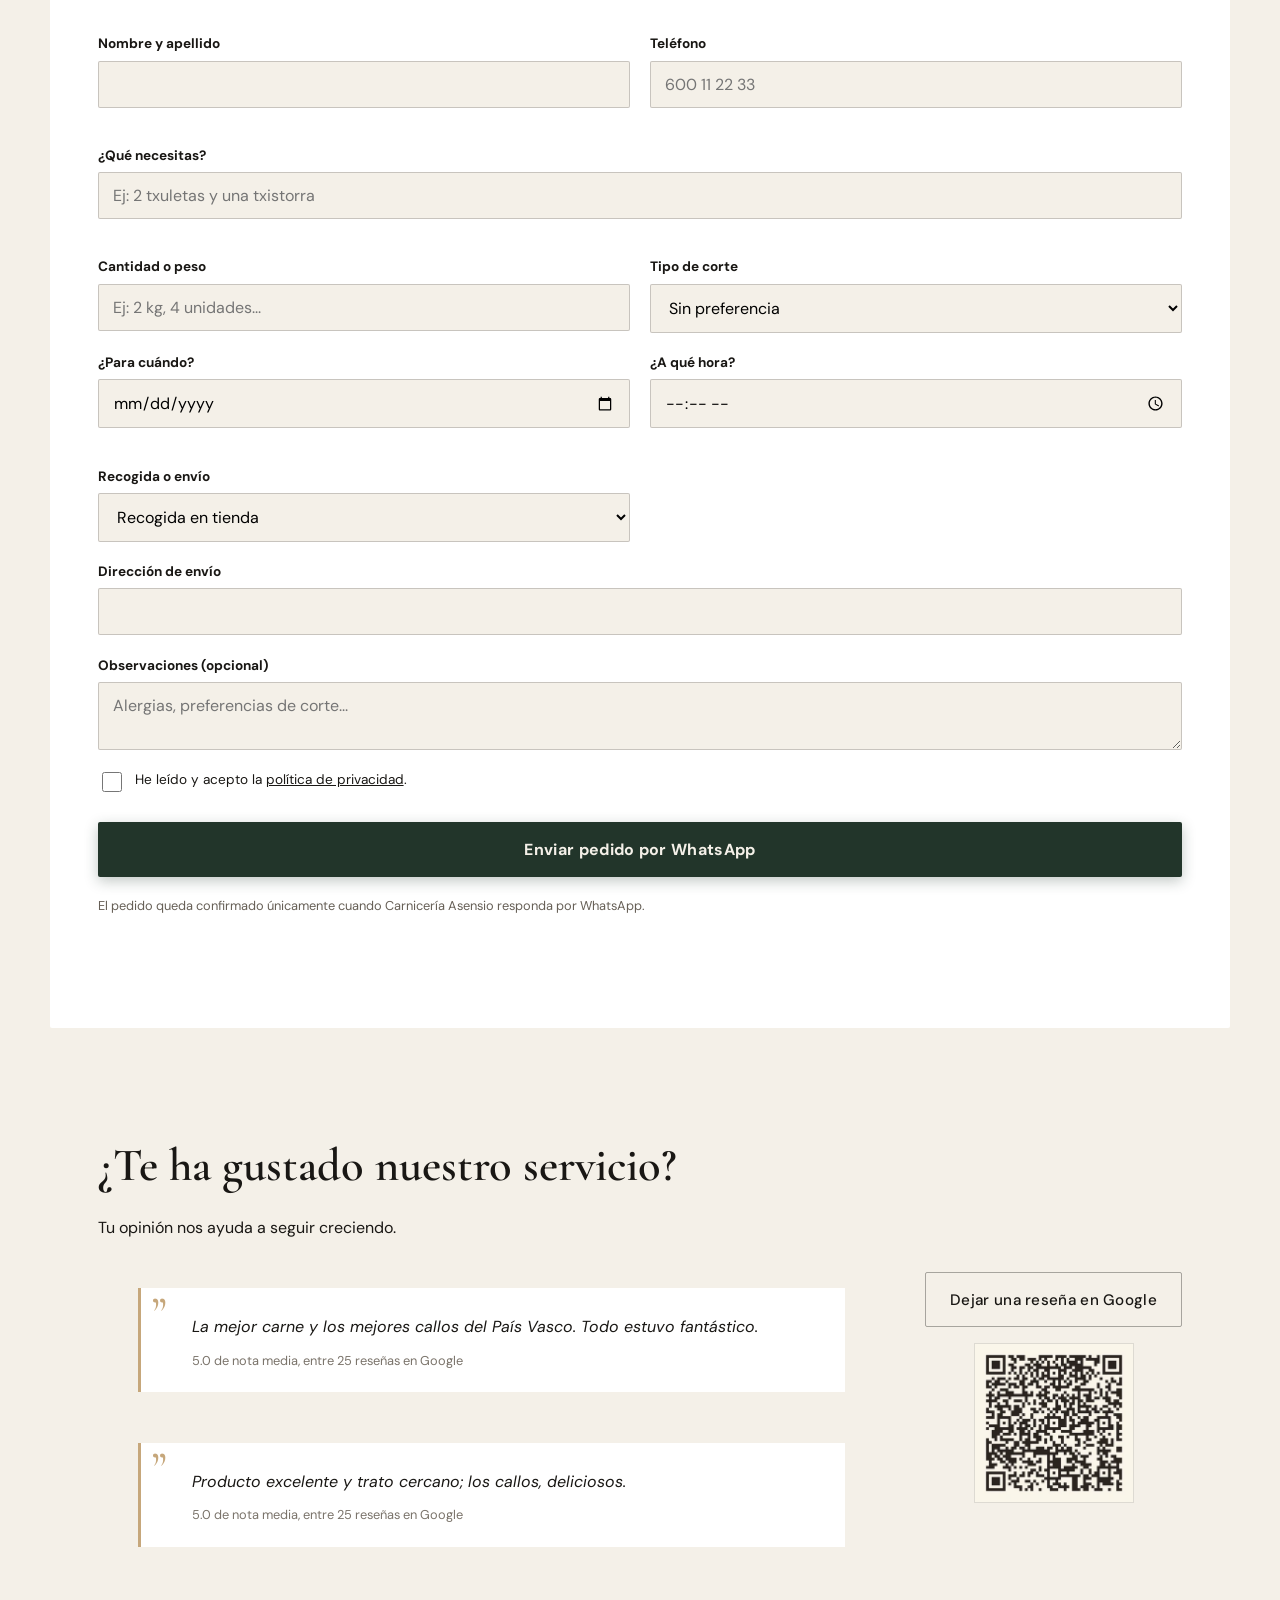
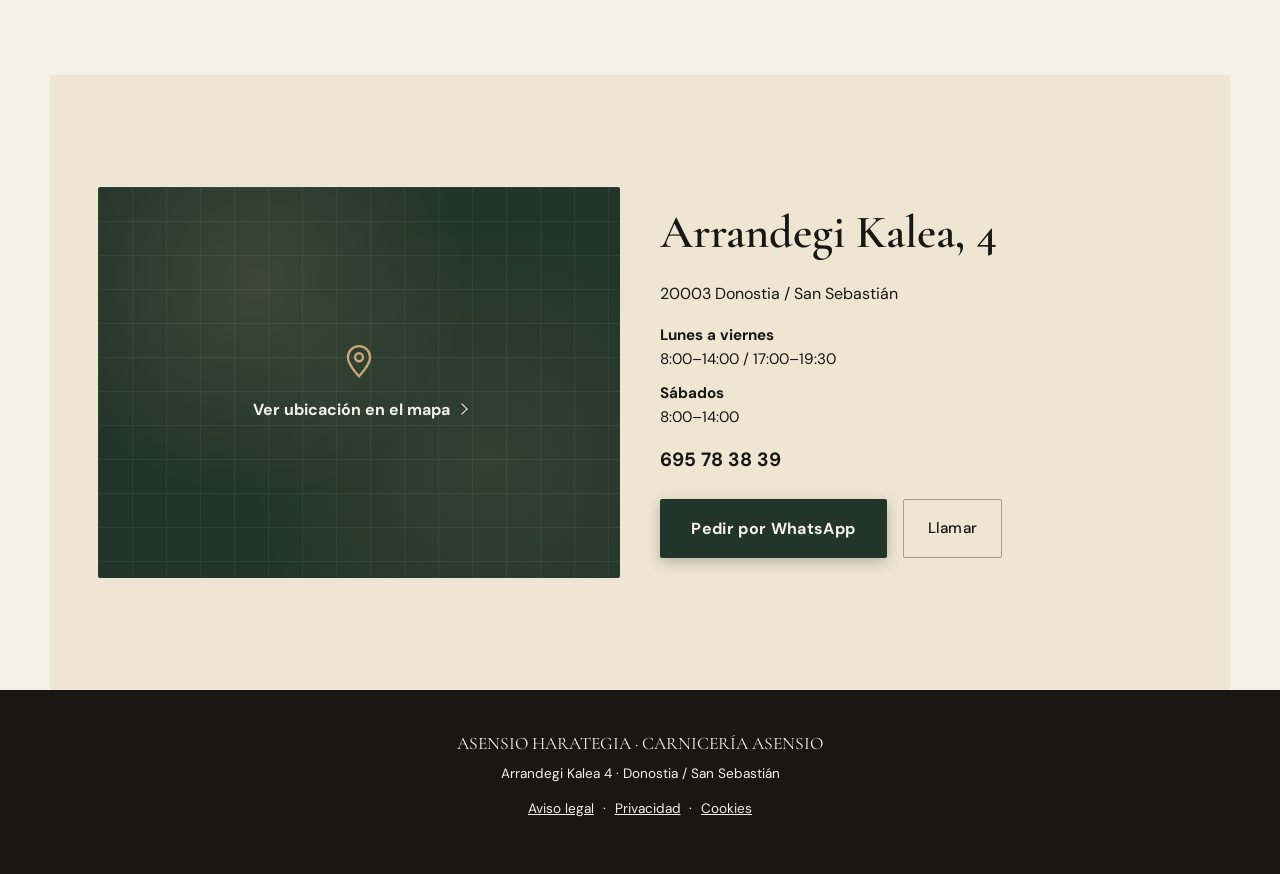
==== commit 33f6e1b2: "Add files via upload" ====
--- a/index.html
+++ b/index.html
@@ -3,594 +3,250 @@
 <head>
 <meta charset="UTF-8">
 <meta name="viewport" content="width=device-width, initial-scale=1.0">
-<title>Carnicería Asensio — Donostia / San Sebastián</title>
-<meta name="description" content="Carnicería Asensio, Donostia. Carne madurada, corte tradicional a mano. Encargos por WhatsApp.">
+<title id="seo-title">Carnicería Asensio — Donostia / San Sebastián</title>
+<meta id="seo-desc" name="description" content="Carnicería tradicional en la Parte Vieja de Donostia. Txuleta, callos caseros, txistorra y hamburguesa artesana premiada. Pedidos por WhatsApp.">
+<meta property="og:title" content="Carnicería Asensio — Donostia / San Sebastián">
+<meta property="og:description" content="Carnicería tradicional en la Parte Vieja de Donostia. Pedidos por WhatsApp.">
+<meta property="og:type" content="business.business">
+<meta property="og:image" content="img/hero-asensio.webp">
+<link rel="icon" href="img/favicon.png">
 <link rel="preconnect" href="https://fonts.googleapis.com">
-<link rel="preconnect" href="https://fonts.gstatic.com" crossorigin>
-<link href="https://fonts.googleapis.com/css2?family=Fraunces:ital,opsz,wght@0,9..144,400;0,9..144,600;0,9..144,900;1,9..144,500&family=IBM+Plex+Mono:wght@400;500;600&family=Inter:wght@400;500;600;700&display=swap" rel="stylesheet">
-<style>
-:root{
-  --oxblood:#6b1b1f;
-  --oxblood-dark:#4a1215;
-  --paper:#f2ede4;
-  --paper-warm:#e8ddc9;
-  --charcoal:#1c1917;
-  --gold:#c9a24b;
-  --ink:#2a2420;
-}
-*{margin:0;padding:0;box-sizing:border-box;}
-html{scroll-behavior:smooth;}
-body{
-  font-family:'Inter',sans-serif;
-  background:var(--paper);
-  color:var(--ink);
-  line-height:1.5;
-}
-img{max-width:100%;display:block;}
-a{text-decoration:none;color:inherit;}
-.wrap{max-width:1180px;margin:0 auto;padding:0 32px;}
-
-/* HEADER */
-header{
-  background:var(--charcoal);
-  position:sticky;top:0;z-index:100;
-  border-bottom:3px solid var(--oxblood);
-}
-.nav{display:flex;align-items:center;justify-content:space-between;padding:16px 32px;max-width:1180px;margin:0 auto;}
-.brand{display:flex;align-items:center;gap:14px;color:var(--paper);}
-.brand svg{width:42px;height:42px;flex-shrink:0;}
-.brand .txt{line-height:1.15;}
-.brand .eyebrow{font-family:'IBM Plex Mono',monospace;font-size:11px;letter-spacing:.12em;color:var(--gold);text-transform:uppercase;}
-.brand .name{font-family:'Fraunces',serif;font-weight:900;font-size:22px;letter-spacing:.01em;}
-.brand .loc{font-family:'IBM Plex Mono',monospace;font-size:10px;color:#b8b0a6;letter-spacing:.08em;}
-nav.links{display:flex;gap:30px;}
-nav.links a{color:#d8d2c8;font-size:14px;font-weight:500;letter-spacing:.02em;position:relative;padding:4px 0;transition:color .2s;}
-nav.links a:hover{color:var(--paper);}
-nav.links a.active{color:var(--gold);}
-nav.links a.active::after{content:'';position:absolute;bottom:-6px;left:0;right:0;height:2px;background:var(--gold);}
-.btn-wa{
-  display:inline-flex;align-items:center;gap:8px;
-  background:var(--oxblood);color:#fff;
-  padding:11px 22px;border-radius:3px;
-  font-weight:600;font-size:14px;
-  transition:background .2s, transform .2s;
-  white-space:nowrap;
-}
-.btn-wa:hover{background:#7d2226;transform:translateY(-1px);}
-.btn-wa svg{width:18px;height:18px;fill:#fff;}
-.menu-toggle{display:none;background:none;border:none;color:var(--paper);font-size:26px;cursor:pointer;}
-
-/* HERO */
-.hero{position:relative;min-height:560px;display:flex;align-items:center;overflow:hidden;background:var(--charcoal);}
-.hero-bg{position:absolute;inset:0;}
-.hero-bg img{width:100%;height:100%;object-fit:cover;object-position:center 35%;opacity:.62;}
-.hero-bg::after{content:'';position:absolute;inset:0;background:linear-gradient(90deg,rgba(20,15,13,.94) 5%,rgba(20,15,13,.55) 48%,rgba(20,15,13,.25) 100%);}
-.hero-content{position:relative;z-index:2;padding:70px 32px;max-width:1180px;margin:0 auto;width:100%;}
-.hero-content .eyebrow{font-family:'IBM Plex Mono',monospace;color:var(--gold);letter-spacing:.15em;font-size:12px;text-transform:uppercase;margin-bottom:18px;display:flex;align-items:center;gap:10px;}
-.hero-content .eyebrow::before{content:'';width:28px;height:1px;background:var(--gold);}
-.hero h1{
-  font-family:'Fraunces',serif;font-weight:900;
-  font-size:clamp(38px,5.4vw,66px);
-  color:#fbf7ee;line-height:1.02;letter-spacing:-.01em;
-  max-width:640px;margin-bottom:22px;
-}
-.hero h1 em{font-style:italic;font-weight:500;color:var(--gold);}
-.hero p{color:#d8d2c8;font-size:18px;max-width:460px;margin-bottom:34px;}
-.hero-ctas{display:flex;gap:16px;flex-wrap:wrap;}
-.btn-outline{
-  display:inline-flex;align-items:center;gap:10px;
-  border:1.5px solid rgba(242,237,228,.4);color:var(--paper);
-  padding:11px 24px;border-radius:3px;font-weight:600;font-size:15px;
-  transition:border-color .2s, background .2s;
-}
-.btn-outline:hover{border-color:var(--paper);background:rgba(255,255,255,.06);}
-.btn-primary{
-  display:inline-flex;align-items:center;gap:10px;
-  background:var(--oxblood);color:#fff;padding:13px 26px;border-radius:3px;
-  font-weight:700;font-size:15px;box-shadow:0 8px 24px -8px rgba(107,27,31,.7);
-  transition:transform .2s, background .2s;
-}
-.btn-primary:hover{transform:translateY(-2px);background:#7d2226;}
-.btn-primary svg{width:19px;height:19px;fill:#fff;}
-
-/* BADGE STRIP */
-.strip{background:var(--charcoal);border-top:1px solid #332e29;}
-.strip-inner{max-width:1180px;margin:0 auto;padding:0 32px;display:grid;grid-template-columns:repeat(4,1fr);}
-.strip-item{padding:26px 22px;border-left:1px solid #332e29;display:flex;gap:14px;align-items:flex-start;}
-.strip-item:first-child{border-left:none;}
-.strip-item svg{width:26px;height:26px;flex-shrink:0;fill:var(--gold);margin-top:2px;}
-.strip-item h4{color:#f2ede4;font-size:13.5px;font-weight:700;letter-spacing:.03em;margin-bottom:4px;text-transform:uppercase;}
-.strip-item p{color:#a39c91;font-size:13px;line-height:1.45;}
-
-/* SECTION HEADERS */
-.section{padding:90px 0;}
-.section-head{margin-bottom:48px;max-width:640px;}
-.section-head .eyebrow{font-family:'IBM Plex Mono',monospace;color:var(--oxblood);font-size:12px;letter-spacing:.15em;text-transform:uppercase;margin-bottom:14px;display:flex;align-items:center;gap:10px;}
-.section-head .eyebrow::before{content:'';width:24px;height:1px;background:var(--oxblood);}
-.section-head h2{font-family:'Fraunces',serif;font-weight:900;font-size:clamp(28px,3.6vw,42px);color:var(--charcoal);line-height:1.08;}
-.section-head p{margin-top:16px;color:#5c554c;font-size:16px;max-width:520px;}
-
-/* LOCAL / GALLERY */
-.local{background:var(--paper);}
-.local-grid{display:grid;grid-template-columns:1fr 1.5fr;gap:56px;align-items:center;}
-.local-text .eyebrow{font-family:'IBM Plex Mono',monospace;color:var(--oxblood);font-size:12px;letter-spacing:.15em;text-transform:uppercase;margin-bottom:14px;}
-.local-text h2{font-family:'Fraunces',serif;font-weight:900;font-size:clamp(28px,3.4vw,38px);margin-bottom:18px;line-height:1.1;}
-.local-text p{color:#5c554c;font-size:16px;margin-bottom:28px;}
-.photo-grid{display:grid;grid-template-columns:repeat(3,1fr);gap:16px;}
-.photo-grid figure{border-radius:4px;overflow:hidden;aspect-ratio:3/4;position:relative;box-shadow:0 10px 30px -12px rgba(0,0,0,.25);}
-.photo-grid img{width:100%;height:100%;object-fit:cover;transition:transform .5s;}
-.photo-grid figure:hover img{transform:scale(1.06);}
-.photo-grid figcaption{position:absolute;bottom:0;left:0;right:0;padding:14px 12px 10px;background:linear-gradient(0deg,rgba(0,0,0,.75),transparent);color:#f2ede4;font-family:'IBM Plex Mono',monospace;font-size:10.5px;letter-spacing:.06em;text-transform:uppercase;}
-
-/* PRODUCTOS */
-.productos{background:var(--charcoal);color:var(--paper);}
-.productos .section-head .eyebrow{color:var(--gold);}
-.productos .section-head .eyebrow::before{background:var(--gold);}
-.productos .section-head h2{color:#fbf7ee;}
-.productos .section-head p{color:#a39c91;}
-.prod-grid{display:grid;grid-template-columns:repeat(3,1fr);gap:2px;background:#332e29;}
-.prod-card{background:var(--charcoal);padding:36px 30px;transition:background .25s;}
-.prod-card:hover{background:#252019;}
-.prod-num{font-family:'IBM Plex Mono',monospace;color:var(--gold);font-size:12px;letter-spacing:.1em;margin-bottom:16px;}
-.prod-card h3{font-family:'Fraunces',serif;font-size:23px;font-weight:600;color:#fbf7ee;margin-bottom:10px;}
-.prod-card p{color:#a39c91;font-size:14.5px;line-height:1.55;}
-
-/* PREMIO BANNER */
-.premio-banner{
-  background:var(--oxblood-dark);
-  display:grid;grid-template-columns:1fr 1fr;align-items:stretch;
-}
-.premio-img{position:relative;overflow:hidden;min-height:340px;}
-.premio-img img{width:100%;height:100%;object-fit:cover;}
-.premio-text{padding:60px;display:flex;flex-direction:column;justify-content:center;}
-.premio-text .eyebrow{font-family:'IBM Plex Mono',monospace;color:var(--gold);font-size:12px;letter-spacing:.15em;text-transform:uppercase;margin-bottom:16px;}
-.premio-text h2{font-family:'Fraunces',serif;font-weight:900;font-size:clamp(26px,3vw,36px);color:#fbf7ee;line-height:1.12;margin-bottom:16px;}
-.premio-text p{color:#e3d9cc;font-size:15.5px;max-width:400px;}
-.premio-year{font-family:'Fraunces',serif;font-size:15px;color:var(--gold);font-weight:600;margin-top:20px;}
-
-/* CTA WHATSAPP */
-.cta{background:var(--paper-warm);text-align:center;padding:100px 32px;}
-.cta .eyebrow{font-family:'IBM Plex Mono',monospace;color:var(--oxblood);font-size:12px;letter-spacing:.15em;text-transform:uppercase;margin-bottom:16px;}
-.cta h2{font-family:'Fraunces',serif;font-weight:900;font-size:clamp(28px,4vw,46px);max-width:640px;margin:0 auto 20px;line-height:1.1;}
-.cta p{color:#5c554c;font-size:16px;max-width:480px;margin:0 auto 34px;}
-
-/* RESEÑAS / QR */
-.resenas{background:var(--charcoal);color:var(--paper);}
-.resenas-grid{display:grid;grid-template-columns:1.3fr 1fr;gap:56px;align-items:center;}
-.resenas-text .eyebrow{font-family:'IBM Plex Mono',monospace;color:var(--gold);font-size:12px;letter-spacing:.15em;text-transform:uppercase;margin-bottom:14px;}
-.resenas-score{display:flex;align-items:baseline;gap:14px;margin-bottom:22px;}
-.resenas-score .num{font-family:'Fraunces',serif;font-weight:900;font-size:52px;color:#fbf7ee;line-height:1;}
-.resenas-score .stars{color:var(--gold);font-size:20px;letter-spacing:2px;}
-.resenas-score .count{font-family:'IBM Plex Mono',monospace;font-size:12.5px;color:#a39c91;}
-.resenas-text h2{font-family:'Fraunces',serif;font-weight:900;font-size:clamp(26px,3.2vw,36px);margin-bottom:18px;line-height:1.12;color:#fbf7ee;}
-.resenas-quotes{display:grid;gap:14px;margin-top:8px;}
-.resenas-quotes blockquote{
-  border-left:2px solid var(--gold);padding-left:16px;
-  font-family:'Fraunces',serif;font-style:italic;font-size:15.5px;
-  color:#d8d2c8;line-height:1.5;
-}
-.resenas-quotes cite{
-  display:block;font-family:'IBM Plex Mono',monospace;font-style:normal;
-  font-size:11px;color:#8a8276;margin-top:6px;letter-spacing:.04em;
-}
-.qr-card{
-  background:var(--paper);border-radius:8px;padding:32px;
-  text-align:center;box-shadow:0 20px 50px -20px rgba(0,0,0,.5);
-}
-.qr-card img{width:100%;max-width:220px;margin:0 auto 18px;border-radius:4px;}
-.qr-card p{font-family:'IBM Plex Mono',monospace;font-size:12px;letter-spacing:.06em;text-transform:uppercase;color:var(--oxblood);font-weight:600;}
-.qr-card span{display:block;font-family:'Inter',sans-serif;font-size:13px;color:#6e675e;text-transform:none;letter-spacing:0;margin-top:6px;font-weight:400;}
-@media(max-width:940px){
-  .resenas-grid{grid-template-columns:1fr;gap:36px;}
-  .qr-card{max-width:280px;margin:0 auto;}
-}
-
-/* ORDER FORM */
-.order-form{
-  max-width:520px;margin:0 auto;text-align:left;
-  background:#fff;border:1px solid #ddd3c0;border-radius:6px;
-  padding:32px;box-shadow:0 16px 40px -20px rgba(0,0,0,.18);
-}
-.of-row{display:grid;grid-template-columns:1fr 1fr;gap:16px;}
-.of-field{margin-bottom:18px;}
-.of-field label{
-  display:block;font-family:'IBM Plex Mono',monospace;font-size:11px;
-  letter-spacing:.08em;text-transform:uppercase;color:var(--oxblood);
-  margin-bottom:7px;font-weight:600;
-}
-.of-field input, .of-field textarea, .of-field select{
-  width:100%;border:1.5px solid #ddd3c0;border-radius:4px;
-  padding:11px 13px;font-family:'Inter',sans-serif;font-size:14.5px;
-  color:var(--ink);background:var(--paper);
-  transition:border-color .2s;
-}
-.of-field input:focus, .of-field textarea:focus, .of-field select:focus{
-  outline:none;border-color:var(--oxblood);
-}
-.of-field textarea{resize:vertical;min-height:70px;}
-.of-hint{
-  text-align:center;font-size:12.5px;color:#8a8276;margin-top:14px;
-}
-.of-field.of-error input, .of-field.of-error textarea{border-color:#b3261e;}
-.of-field .of-errmsg{display:none;color:#b3261e;font-size:12px;margin-top:5px;}
-.of-field.of-error .of-errmsg{display:block;}
-@media(max-width:600px){
-  .of-row{grid-template-columns:1fr;}
-  .order-form{padding:24px 20px;}
-}
-
-/* FOOTER / CONTACT STRIP */
-footer{background:var(--charcoal);color:#a39c91;padding:56px 0 28px;}
-.foot-grid{display:grid;grid-template-columns:repeat(4,1fr);gap:36px;margin-bottom:44px;}
-.foot-item h5{font-family:'IBM Plex Mono',monospace;color:var(--gold);font-size:11px;letter-spacing:.12em;text-transform:uppercase;margin-bottom:12px;display:flex;align-items:center;gap:8px;}
-.foot-item h5 svg{width:15px;height:15px;fill:var(--gold);}
-.foot-item p, .foot-item a{color:#d8d2c8;font-size:14.5px;line-height:1.6;}
-.foot-item a:hover{color:#fff;}
-.foot-bottom{border-top:1px solid #332e29;padding-top:24px;display:flex;justify-content:space-between;align-items:center;flex-wrap:wrap;gap:12px;}
-.foot-bottom .brand-mini{font-family:'Fraunces',serif;font-weight:900;font-size:15px;color:#f2ede4;}
-.foot-bottom .fine{font-family:'IBM Plex Mono',monospace;font-size:11.5px;color:#6e675e;}
-
-/* WHATSAPP FLOAT */
-.wa-float{
-  position:fixed;bottom:26px;right:26px;z-index:200;
-  width:58px;height:58px;border-radius:50%;
-  background:#25D366;display:flex;align-items:center;justify-content:center;
-  box-shadow:0 8px 24px -6px rgba(0,0,0,.4);
-  transition:transform .2s;
-}
-.wa-float:hover{transform:scale(1.08);}
-.wa-float svg{width:28px;height:28px;fill:#fff;}
-
-/* RESPONSIVE */
-@media(max-width:940px){
-  nav.links{
-    display:none;position:absolute;top:100%;left:0;right:0;
-    flex-direction:column;background:var(--charcoal);
-    border-top:1px solid #332e29;border-bottom:3px solid var(--oxblood);
-    padding:8px 32px 20px;gap:0;
-  }
-  nav.links.open{display:flex;}
-  nav.links a{padding:14px 0;border-bottom:1px solid #2a2620;}
-  nav.links a:last-child{border-bottom:none;}
-  .menu-toggle{display:block;}
-  header{position:sticky;}
-  .nav{position:relative;}
-  .local-grid{grid-template-columns:1fr;gap:36px;}
-  .photo-grid{grid-template-columns:repeat(3,1fr);}
-  .prod-grid{grid-template-columns:1fr;}
-  .premio-banner{grid-template-columns:1fr;}
-  .premio-img{min-height:260px;}
-  .strip-inner{grid-template-columns:repeat(2,1fr);}
-  .strip-item{border-left:none;border-top:1px solid #332e29;}
-  .strip-item:nth-child(odd){border-left:none;}
-  .foot-grid{grid-template-columns:repeat(2,1fr);}
-  .hero{min-height:auto;}
-  .hero-content{padding:60px 24px 50px;}
-  .wrap,.section-head,.local-grid,.strip-inner,.foot-grid{padding-left:0;padding-right:0;}
-  .section{padding:60px 0;}
-}
-@media(max-width:600px){
-  .photo-grid{grid-template-columns:1fr 1fr;}
-  .photo-grid figure:last-child{grid-column:span 2;aspect-ratio:16/9;}
-  .foot-grid{grid-template-columns:1fr;}
-  .premio-text{padding:40px 28px;}
-}
-</style>
+<link href="https://fonts.googleapis.com/css2?family=Cormorant+Garamond:ital,wght@0,500;0,600;1,500&family=DM+Sans:wght@400;500;700&display=swap" rel="stylesheet">
+<link rel="stylesheet" href="styles.css">
+<script type="application/ld+json" id="ld-json"></script>
 </head>
 <body>
 
-<header>
-  <div class="nav">
-    <a href="#inicio" class="brand">
-      <svg viewBox="0 0 100 100" fill="none" xmlns="http://www.w3.org/2000/svg"><path d="M50 20c-14 0-22 8-24 18-1 5-6 6-8 10-2 4 1 8 5 8 3 0 5-2 7-2 1 6 3 11 6 15h28c3-4 5-9 6-15 2 0 4 2 7 2 4 0 7-4 5-8-2-4-7-5-8-10-2-10-10-18-24-18z" stroke="#f2ede4" stroke-width="3" stroke-linejoin="round"/><circle cx="42" cy="46" r="2.5" fill="#f2ede4"/><circle cx="58" cy="46" r="2.5" fill="#f2ede4"/></svg>
-      <span class="txt">
-        <span class="eyebrow">Carnicería</span>
-        <span class="name" style="display:block;">ASENSIO</span>
-        <span class="loc">DONOSTIA · SAN SEBASTIÁN</span>
-      </span>
+<!-- ======================= HEADER ======================= -->
+<header class="site-header">
+  <a href="#inicio" class="brand">
+    <span class="brand-eyebrow" data-i18n="brand.eyebrow">Harategia</span>
+    <span class="brand-name">ASENSIO</span>
+  </a>
+
+  <nav class="main-nav" id="mainNav">
+    <div class="lang-switch lang-switch--mobile" role="group" aria-label="Idioma / Hizkuntza">
+      <button type="button" class="lang-btn is-active" data-lang="es" aria-pressed="true">Castellano</button>
+      <button type="button" class="lang-btn" data-lang="eu" aria-pressed="false">Euskara</button>
+    </div>
+    <a href="#especialidades" data-i18n="nav.products">Productos</a>
+    <a href="#carniceria" data-i18n="nav.about">Nosotros</a>
+    <a href="#pedidos" data-i18n="nav.orders">Pedidos</a>
+    <a href="#resenas" data-i18n="nav.reviews">Reseñas</a>
+    <a href="#visitanos" data-i18n="nav.visit">Visítanos</a>
+  </nav>
+
+  <div class="nav-backdrop" id="navBackdrop" aria-hidden="true"></div>
+
+  <div class="header-actions">
+    <div class="lang-switch" role="group" aria-label="Idioma / Hizkuntza">
+      <button type="button" class="lang-btn is-active" data-lang="es" aria-pressed="true">ES</button>
+      <button type="button" class="lang-btn" data-lang="eu" aria-pressed="false">EU</button>
+    </div>
+    <a class="btn btn-whatsapp header-wa" id="headerWhatsapp" href="#" target="_blank" rel="noopener">
+      <span data-i18n="header.whatsapp">WhatsApp</span>
     </a>
-    <nav class="links" id="nav-links">
-      <a href="#inicio" class="active">Inicio</a>
-      <a href="#productos">Productos</a>
-      <a href="#pedidos">Pedidos</a>
-      <a href="#nosotros">Nosotros</a>
-      <a href="#galeria">Galería</a>
-      <a href="#contacto">Contacto</a>
-    </nav>
-    <a class="btn-wa" href="https://wa.me/34695783839" target="_blank" rel="noopener">
-      <svg viewBox="0 0 24 24"><path d="M17.6 6.3A8.8 8.8 0 0 0 12.04 3.7c-4.9 0-8.86 3.97-8.86 8.87 0 1.56.4 3.08 1.18 4.42L3 21.3l4.42-1.32a8.8 8.8 0 0 0 4.62 1.32h.01c4.9 0 8.86-3.97 8.86-8.87a8.8 8.8 0 0 0-2.31-6.13Zm-5.56 13.6h-.01a7.4 7.4 0 0 1-3.76-1.03l-.27-.16-2.79.83.83-2.72-.18-.28a7.35 7.35 0 0 1-1.13-3.9 7.36 7.36 0 0 1 7.37-7.37c1.97 0 3.82.77 5.21 2.16a7.3 7.3 0 0 1 2.16 5.22c0 4.07-3.32 7.37-7.4 7.37Z"/></svg>
-      WhatsApp
+    <button class="menu-toggle" id="menuToggle" aria-expanded="false" aria-controls="mainNav" aria-label="Menú">
+      <span></span><span></span><span></span>
+    </button>
+  </div>
+</header>
+
+<!-- ======================= HERO ======================= -->
+<section class="hero" id="inicio">
+  <img class="hero-photo" src="img/hero-asensio.webp" alt="" loading="eager" width="2000" height="1300">
+  <div class="hero-overlay"></div>
+
+  <div class="hero-stamp" aria-hidden="true">
+    <svg viewBox="0 0 120 120">
+      <circle cx="60" cy="60" r="54"/>
+      <path id="stampArc" d="M 60 12 A 48 48 0 1 1 59.9 12" fill="none"/>
+      <text><textPath href="#stampArc" startOffset="2%">ALDE ZAHARRA · DONOSTIA · DESDE SIEMPRE ·</textPath></text>
+    </svg>
+  </div>
+
+  <div class="hero-content">
+    <p class="hero-badge" id="awardBadge" hidden>
+      <span data-i18n="award.badge">2.º Premio · Hamburguesa Artesana de Gipuzkoa · 2026</span>
+    </p>
+    <h1 data-i18n="hero.title">Calidad tradicional,<br>sabor incomparable.</h1>
+    <p class="hero-sub" data-i18n="hero.sub">Carne seleccionada con cuidado y el trato cercano de la carnicería de siempre.</p>
+
+    <div class="hero-cta">
+      <a class="btn btn-whatsapp" id="heroWhatsapp" href="#" target="_blank" rel="noopener" data-i18n="hero.cta.order">Pedir por WhatsApp</a>
+      <a class="btn btn-outline" id="heroMap" href="#" target="_blank" rel="noopener" data-i18n="hero.cta.map">Cómo llegar</a>
+    </div>
+  </div>
+</section>
+
+<!-- ======================= ESPECIALIDADES ======================= -->
+<section class="section specialties" id="especialidades">
+  <h2 data-i18n="specialties.title">Producto seleccionado, pieza a pieza.</h2>
+
+  <div class="card-grid" id="specialtyCards"></div>
+</section>
+
+<!-- ======================= CONFÍAN EN NOSOTROS ======================= -->
+<section class="section suppliers" id="suppliersSection" hidden>
+  <h2 id="suppliersTitle">Proveedores de bares y restaurantes de la Parte Vieja.</h2>
+  <ul class="suppliers-list" id="suppliersList"></ul>
+</section>
+
+<!-- ======================= NUESTRA CARNICERÍA + GALERÍA ======================= -->
+<section class="section about" id="carniceria">
+  <div class="about-text">
+    <h2 data-i18n="about.title">Tradición y cercanía en la Parte Vieja.</h2>
+    <p data-i18n="about.body">Somos una carnicería de barrio en el corazón de Donostia. Te ayudamos a elegir el corte y la cantidad para cada ocasión.</p>
+  </div>
+
+  <div class="gallery" id="galleryGrid">
+    <!-- 6 fotos generadas por JS desde CONFIG.gallery -->
+  </div>
+</section>
+
+<!-- ======================= PEDIDO ======================= -->
+<section class="section order" id="pedidos">
+  <h2 data-i18n="order.title">Haz tu encargo, te respondemos enseguida.</h2>
+  <p class="order-sub" data-i18n="order.sub">Rellena qué necesitas y preparamos el mensaje ya escrito — solo tienes que enviarlo por WhatsApp.</p>
+
+  <form id="orderForm" class="order-form" novalidate>
+    <div class="field">
+      <label for="f-name" data-i18n="form.name">Nombre y apellido</label>
+      <input type="text" id="f-name" name="name" required autocomplete="name">
+      <span class="field-error" data-error-for="f-name"></span>
+    </div>
+
+    <div class="field">
+      <label for="f-phone" data-i18n="form.phone">Teléfono</label>
+      <input type="tel" id="f-phone" name="phone" required autocomplete="tel" inputmode="tel" placeholder="600 11 22 33">
+      <span class="field-error" data-error-for="f-phone"></span>
+    </div>
+
+    <div class="field field-wide">
+      <label for="f-product" data-i18n="form.product">¿Qué necesitas?</label>
+      <input type="text" id="f-product" name="product" required placeholder="Ej: 2 txuletas y una txistorra">
+      <span class="field-error" data-error-for="f-product"></span>
+    </div>
+
+    <div class="field">
+      <label for="f-qty" data-i18n="form.qty">Cantidad o peso</label>
+      <input type="text" id="f-qty" name="qty" placeholder="Ej: 2 kg, 4 unidades...">
+    </div>
+
+    <div class="field">
+      <label for="f-cut" data-i18n="form.cut">Tipo de corte</label>
+      <select id="f-cut" name="cut">
+        <option value="" data-i18n="form.cut.none">Sin preferencia</option>
+        <option value="filetes" data-i18n="form.cut.slices">En filetes</option>
+        <option value="tacos" data-i18n="form.cut.cubes">En tacos</option>
+        <option value="entero" data-i18n="form.cut.whole">Entero</option>
+        <option value="picado" data-i18n="form.cut.minced">Picado</option>
+        <option value="otro" data-i18n="form.cut.other">Otro (indícalo en observaciones)</option>
+      </select>
+    </div>
+
+    <div class="field">
+      <label for="f-date" data-i18n="form.date">¿Para cuándo?</label>
+      <input type="date" id="f-date" name="date" required>
+      <span class="field-error" data-error-for="f-date"></span>
+    </div>
+
+    <div class="field">
+      <label for="f-time" data-i18n="form.time">¿A qué hora?</label>
+      <input type="time" id="f-time" name="time" required>
+      <span class="field-error" data-error-for="f-time"></span>
+    </div>
+
+    <div class="field" id="deliveryField" hidden>
+      <label for="f-delivery" data-i18n="form.delivery">Recogida o envío</label>
+      <select id="f-delivery" name="delivery">
+        <option value="recogida" data-i18n="form.delivery.pickup">Recogida en tienda</option>
+        <option value="envio" data-i18n="form.delivery.ship">Envío a domicilio</option>
+      </select>
+    </div>
+
+    <div class="field field-wide" id="addressField" hidden>
+      <label for="f-address" data-i18n="form.address">Dirección de envío</label>
+      <input type="text" id="f-address" name="address">
+    </div>
+
+    <div class="field field-wide">
+      <label for="f-notes" data-i18n="form.notes">Observaciones (opcional)</label>
+      <textarea id="f-notes" name="notes" rows="2" placeholder="Alergias, preferencias de corte..."></textarea>
+    </div>
+
+    <div class="field field-wide field-checkbox">
+      <input type="checkbox" id="f-privacy" name="privacy" required>
+      <label for="f-privacy" data-i18n="form.privacy">He leído y acepto la <a href="privacidad.html" target="_blank">política de privacidad</a>.</label>
+      <span class="field-error" data-error-for="f-privacy"></span>
+    </div>
+
+    <button type="submit" class="btn btn-whatsapp form-submit" data-i18n="form.submit">Enviar pedido por WhatsApp</button>
+    <p class="form-note" data-i18n="form.confirmNote">El pedido queda confirmado únicamente cuando Carnicería Asensio responda por WhatsApp.</p>
+  </form>
+</section>
+
+<!-- ======================= RESEÑAS ======================= -->
+<section class="section reviews" id="resenas">
+  <h2 data-i18n="reviews.title">¿Te ha gustado nuestro servicio?</h2>
+  <p class="reviews-sub" data-i18n="reviews.sub">Tu opinión nos ayuda a seguir creciendo.</p>
+
+  <div class="reviews-wrap">
+    <div class="reviews-list" id="reviewsList"></div>
+
+    <div class="review-cta">
+      <a class="btn btn-outline" id="googleReviewLink" href="#" target="_blank" rel="noopener" data-i18n="reviews.cta">Dejar una reseña en Google</a>
+      <a id="qrReviewLink" class="qr-link" href="#" target="_blank" rel="noopener" aria-label="Dejar una reseña en Google escaneando o tocando el código QR">
+        <img class="qr-code" src="img/qr-resenas.webp" alt="" width="160" height="160" loading="lazy">
+      </a>
+    </div>
+  </div>
+</section>
+
+<!-- ======================= VISÍTANOS ======================= -->
+<section class="section visit" id="visitanos">
+  <div class="visit-map">
+    <a id="visitMapLink" href="#" target="_blank" rel="noopener" class="map-placeholder">
+      <svg class="map-pin" viewBox="0 0 24 24" fill="none" stroke="currentColor" stroke-width="1.5" aria-hidden="true">
+        <path d="M12 21s7-7.2 7-12a7 7 0 1 0-14 0c0 4.8 7 12 7 12z"/>
+        <circle cx="12" cy="9" r="2.5"/>
+      </svg>
+      <span class="map-label" data-i18n="visit.mapCta">Ver ubicación en el mapa</span>
     </a>
-    <button class="menu-toggle" id="menu-toggle" aria-label="Abrir menú" aria-expanded="false" aria-controls="nav-links">☰</button>
-  </div>
-</header>
-
-<section class="hero" id="inicio">
-  <div class="hero-bg"><img src="[data-uri]" alt="Chuletones madurados de Carnicería Asensio"></div>
-  <div class="hero-content">
-    <div class="eyebrow">Donostia / San Sebastián · Desde siempre</div>
-    <h1>Calidad tradicional,<br><em>sabor</em> incomparable.</h1>
-    <p>Carnes seleccionadas con el máximo cuidado y el trato cercano de un carnicero de barrio. Corte a mano, cada día.</p>
-    <div class="hero-ctas">
-      <a class="btn-primary" href="https://wa.me/34695783839" target="_blank" rel="noopener">
-        <svg viewBox="0 0 24 24"><path d="M17.6 6.3A8.8 8.8 0 0 0 12.04 3.7c-4.9 0-8.86 3.97-8.86 8.87 0 1.56.4 3.08 1.18 4.42L3 21.3l4.42-1.32a8.8 8.8 0 0 0 4.62 1.32h.01c4.9 0 8.86-3.97 8.86-8.87a8.8 8.8 0 0 0-2.31-6.13Zm-5.56 13.6h-.01a7.4 7.4 0 0 1-3.76-1.03l-.27-.16-2.79.83.83-2.72-.18-.28a7.35 7.35 0 0 1-1.13-3.9 7.36 7.36 0 0 1 7.37-7.37c1.97 0 3.82.77 5.21 2.16a7.3 7.3 0 0 1 2.16 5.22c0 4.07-3.32 7.37-7.4 7.37Z"/></svg>
-        Pedir por WhatsApp
-      </a>
-      <a class="btn-outline" href="tel:+34695783839">
-        📞 695 78 38 39
-      </a>
-    </div>
-  </div>
-</section>
-
-<div class="strip">
-  <div class="strip-inner">
-    <div class="strip-item">
-      <svg viewBox="0 0 24 24"><path d="M12 2 3 7v6c0 5 4 9 9 9s9-4 9-9V7l-9-5Z"/></svg>
-      <div><h4>Carne de calidad</h4><p>Seleccionamos las mejores piezas cada día.</p></div>
-    </div>
-    <div class="strip-item">
-      <svg viewBox="0 0 24 24"><path d="M3 21 14 10l-3-3L2 18l1 3Zm10.5-14.5 4-4 4 4-4 4-4-4Z"/></svg>
-      <div><h4>Corte tradicional</h4><p>Corte a mano por carnicero profesional.</p></div>
-    </div>
-    <div class="strip-item">
-      <svg viewBox="0 0 24 24"><path d="M3 6h13v9H3zm13 3h4l3 3v3h-7zM6.5 20a1.5 1.5 0 1 0 0-3 1.5 1.5 0 0 0 0 3Zm12 0a1.5 1.5 0 1 0 0-3 1.5 1.5 0 0 0 0 3Z"/></svg>
-      <div><h4>Encargos y envíos</h4><p>Encargos por WhatsApp y envíos a domicilio.</p></div>
-    </div>
-    <div class="strip-item">
-      <svg viewBox="0 0 24 24"><path d="m12 2 2.9 6 6.6.9-4.8 4.6 1.2 6.5L12 16.9 6.1 20l1.2-6.5-4.8-4.6 6.6-.9L12 2Z"/></svg>
-      <div><h4>Premiada</h4><p>2º premio, Campeonato de Hamburguesa de Gipuzkoa 2026.</p></div>
-    </div>
-  </div>
-</div>
-
-<section class="local section" id="galeria">
-  <div class="wrap">
-    <div class="local-grid">
-      <div class="local-text">
-        <div class="eyebrow">Nuestro local</div>
-        <h2>Tradición, cercanía y pasión por la carne.</h2>
-        <p>Así es Carnicería Asensio desde siempre: un obrador de barrio en el corazón de Donostia, donde cada pieza se elige, se cuida y se corta a mano.</p>
-        <a class="btn-primary" href="https://www.google.com/maps/place/?q=place_id:ChIJfQW8xU2lUQ0RCTjMSNG3ar8" target="_blank" rel="noopener" style="background:var(--oxblood);">Ver galería completa</a>
-      </div>
-      <div class="photo-grid">
-        <figure><img src="[data-uri]" alt="Chuletones de vaca madurada"><figcaption>Chuletón madurado</figcaption></figure>
-        <figure><img src="[data-uri]